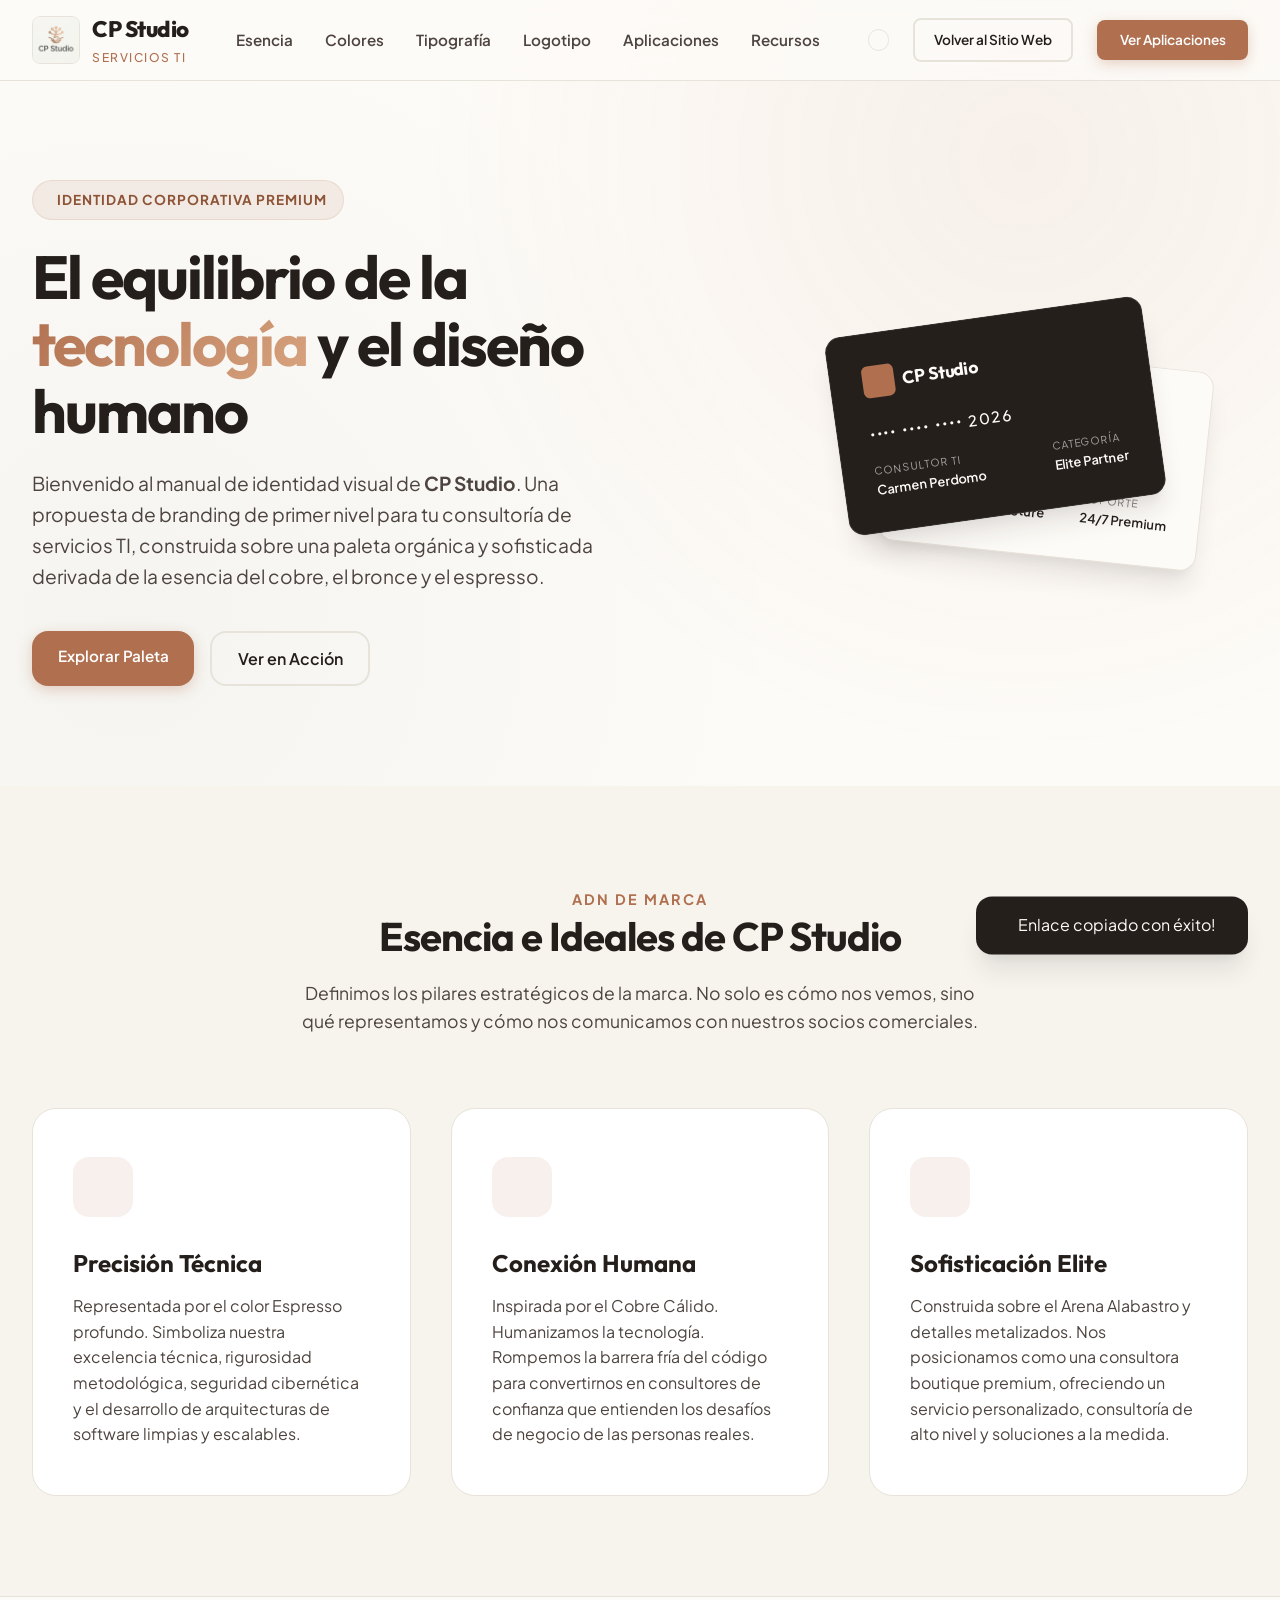
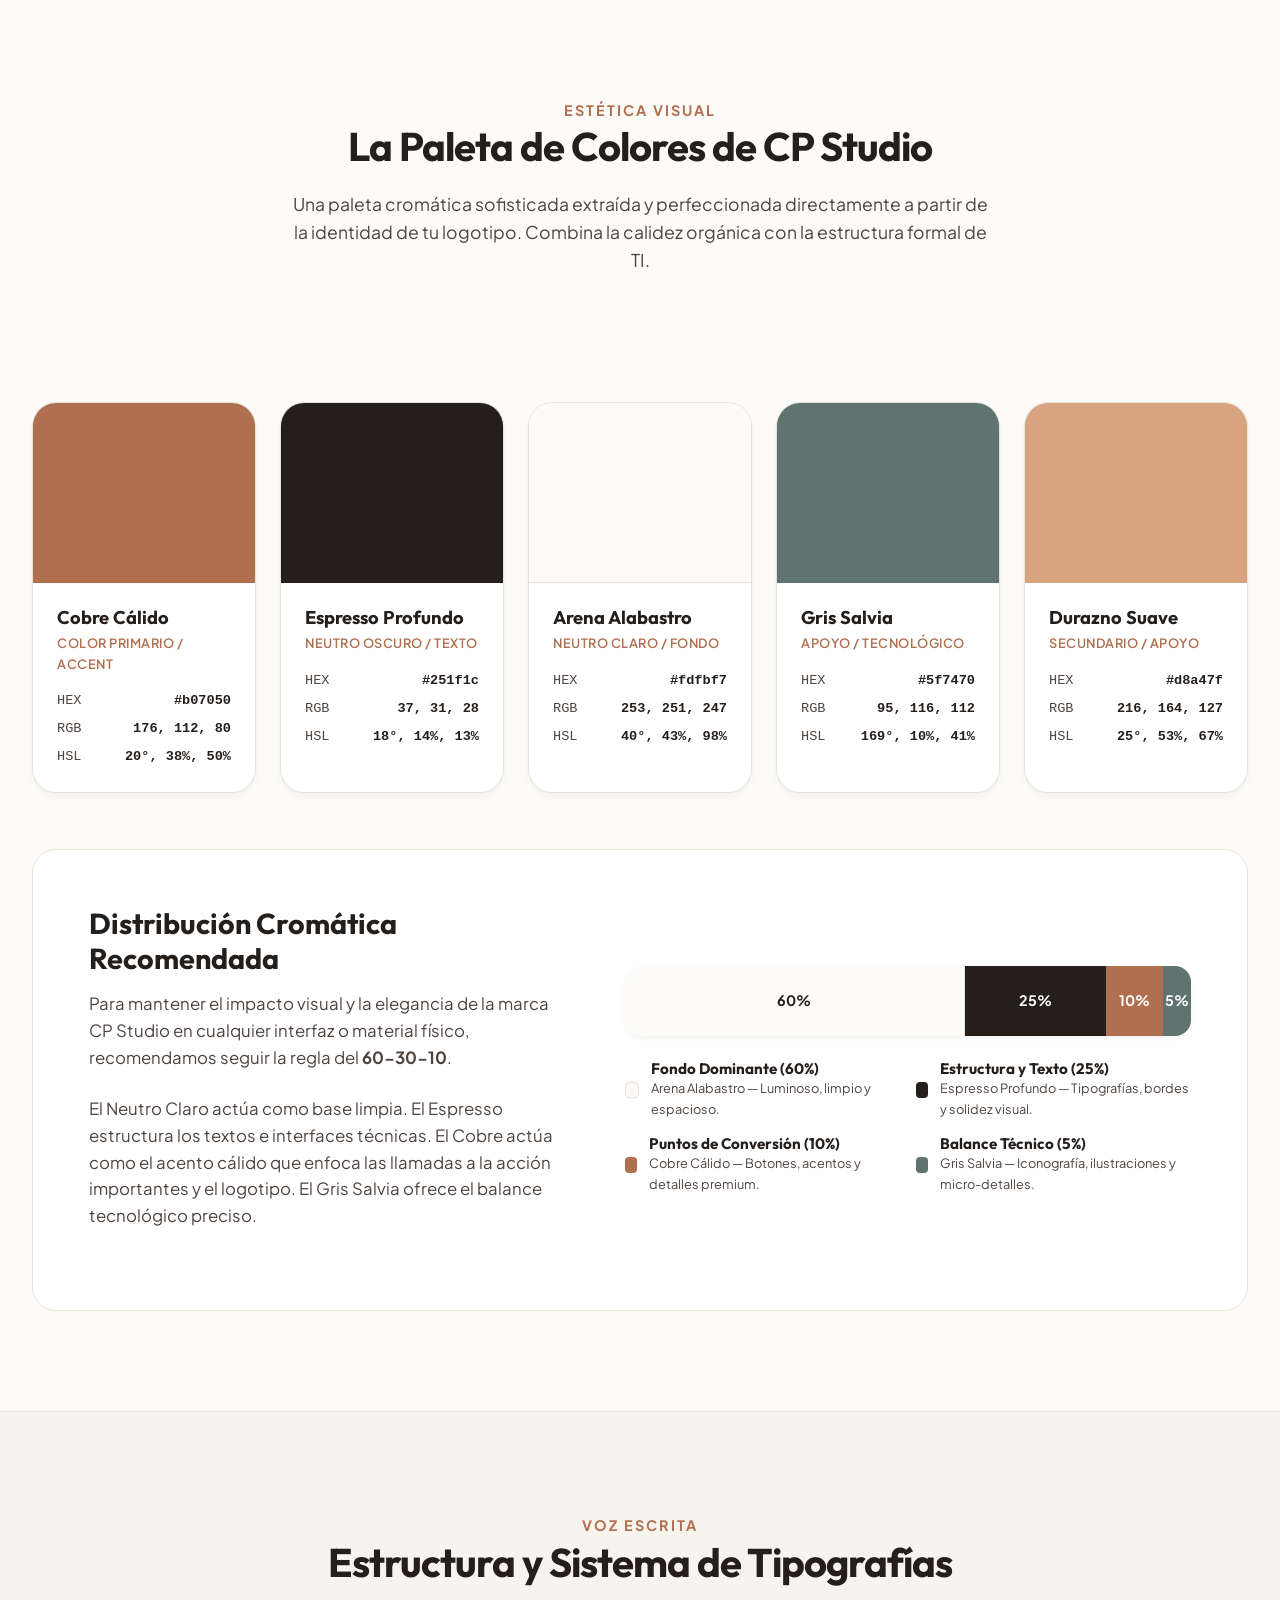
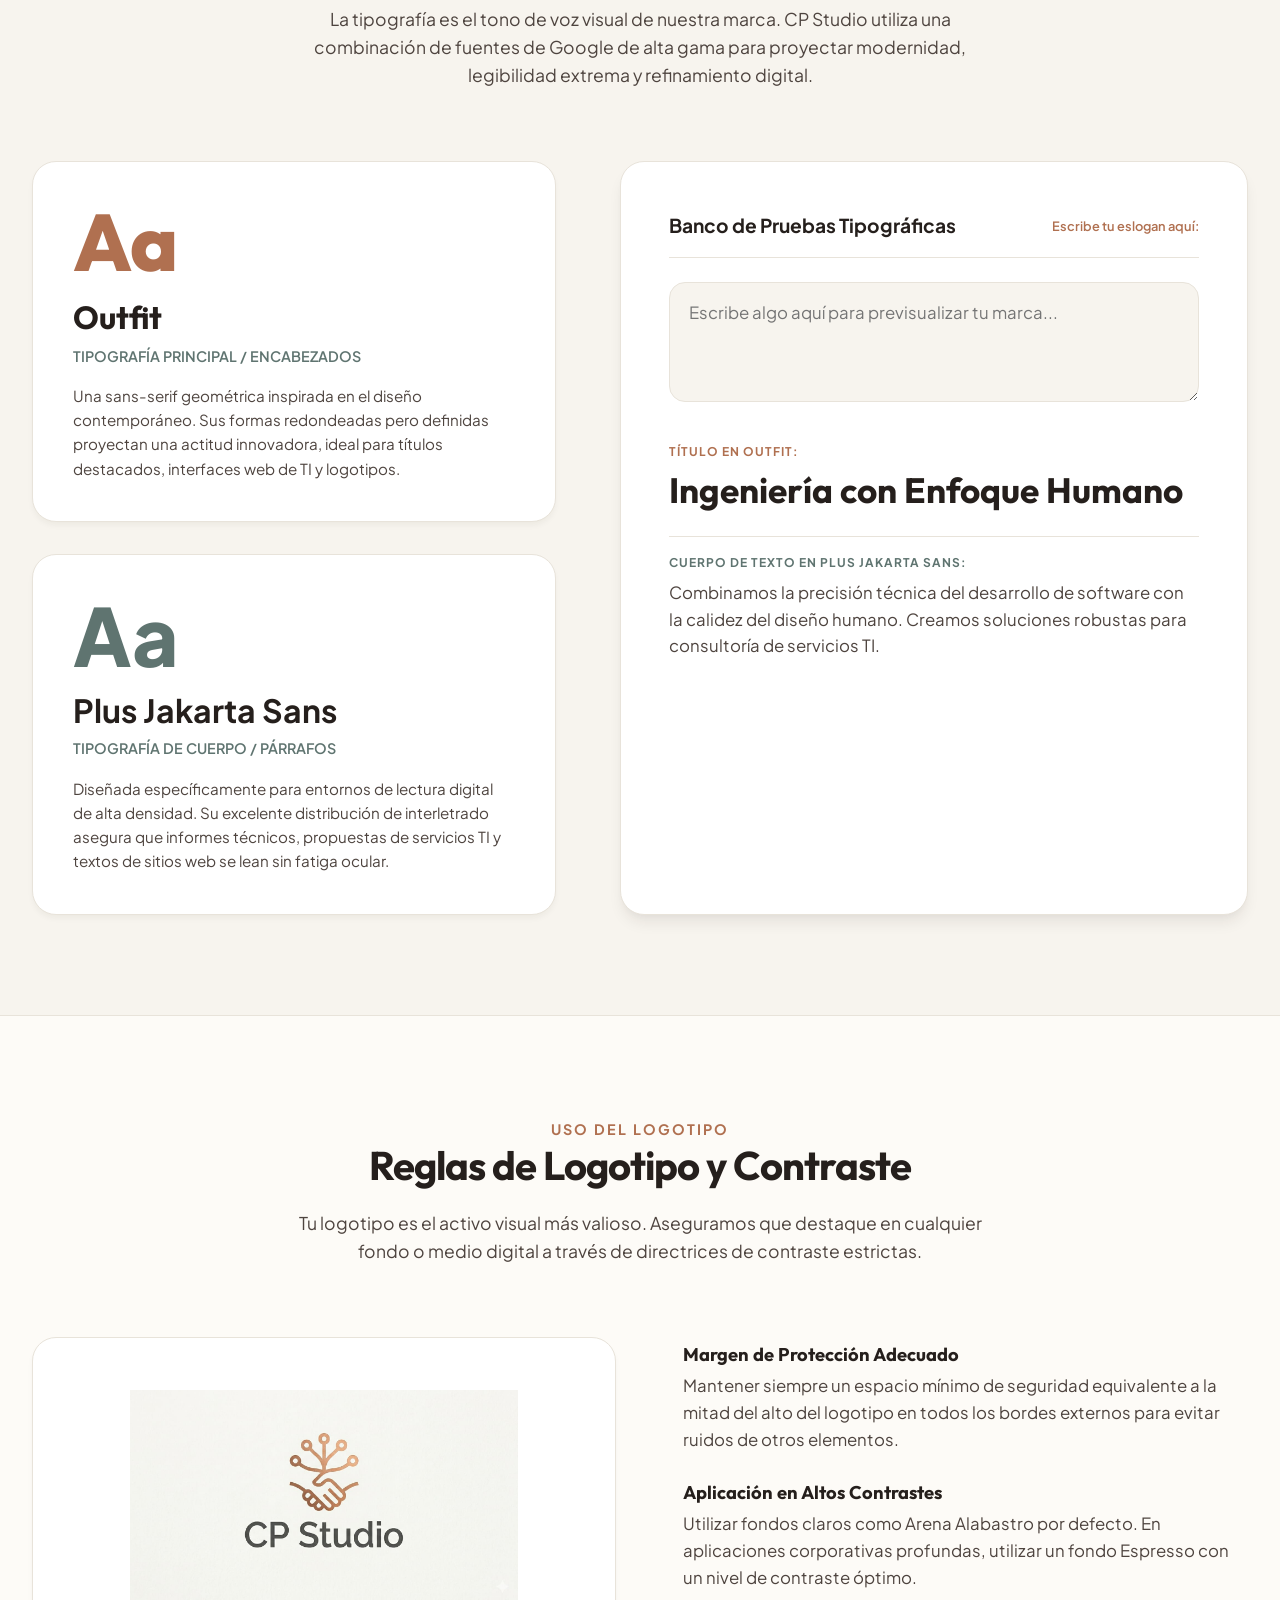
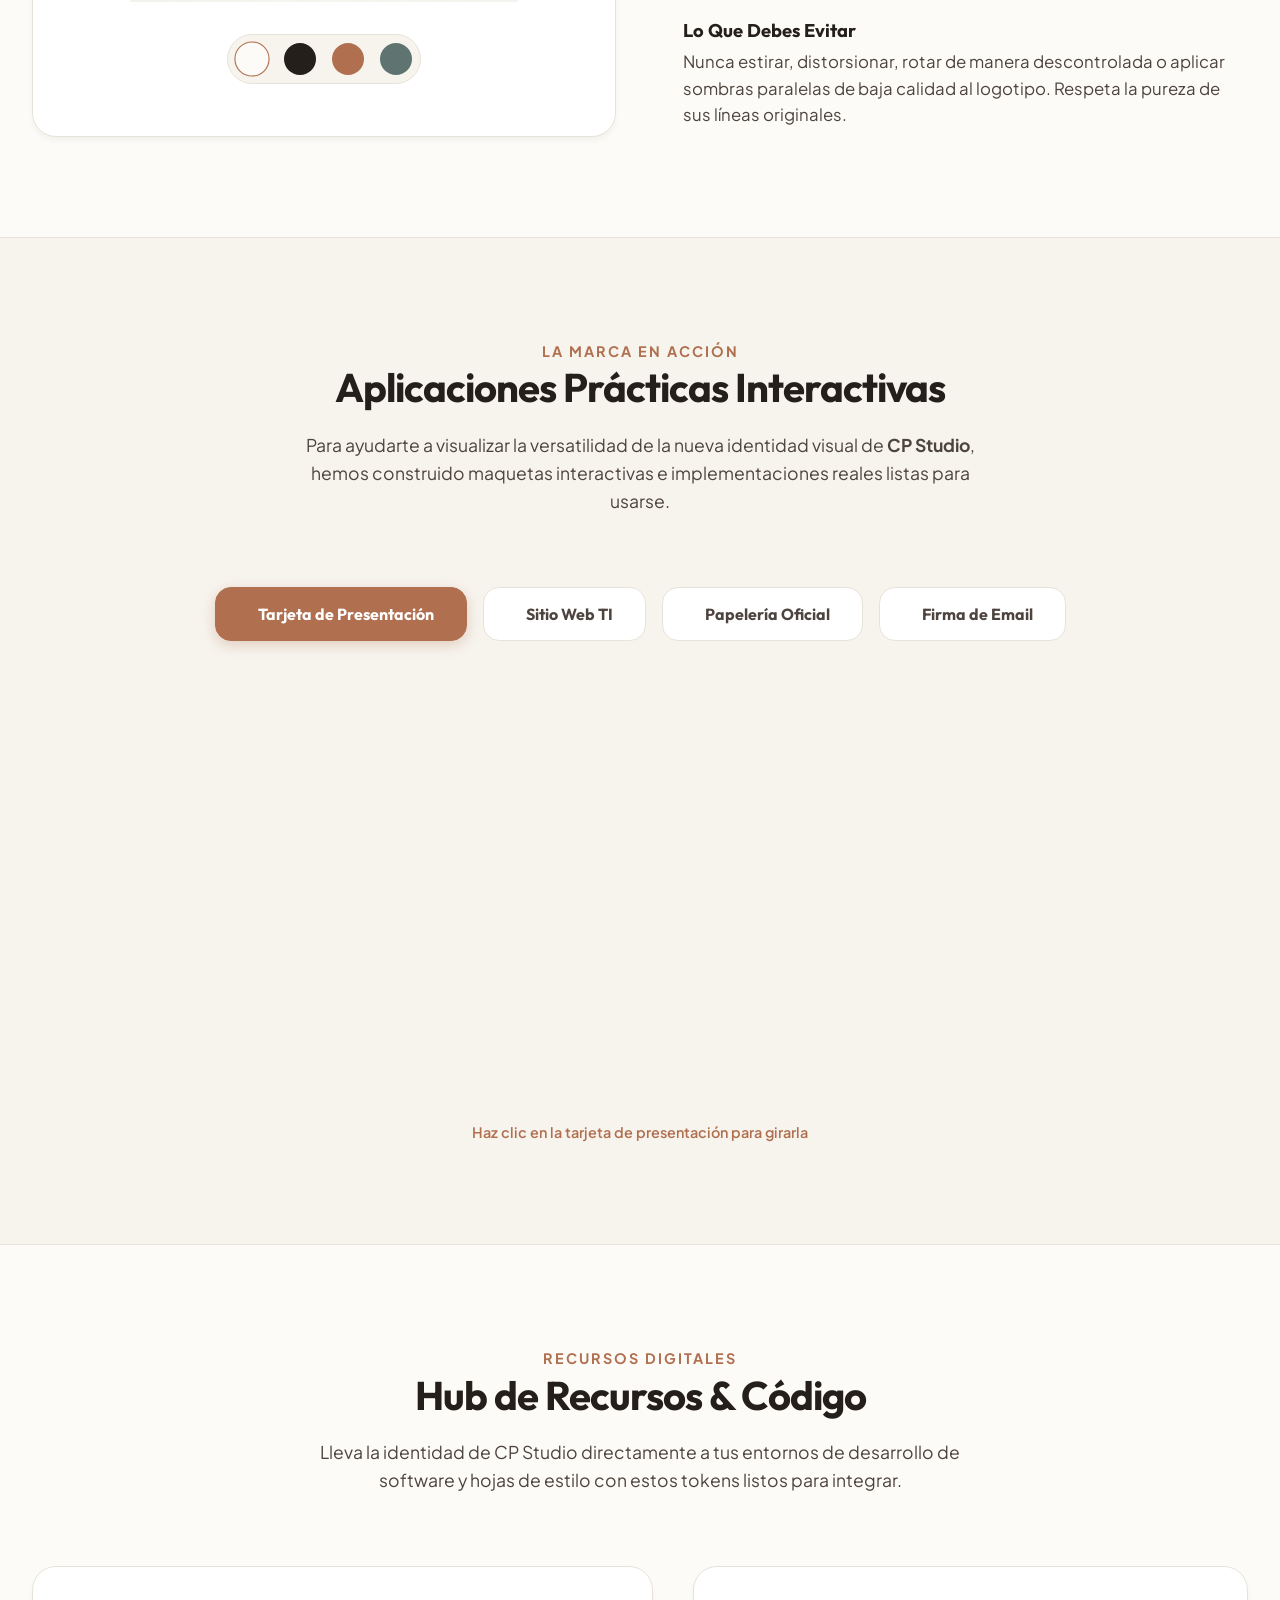
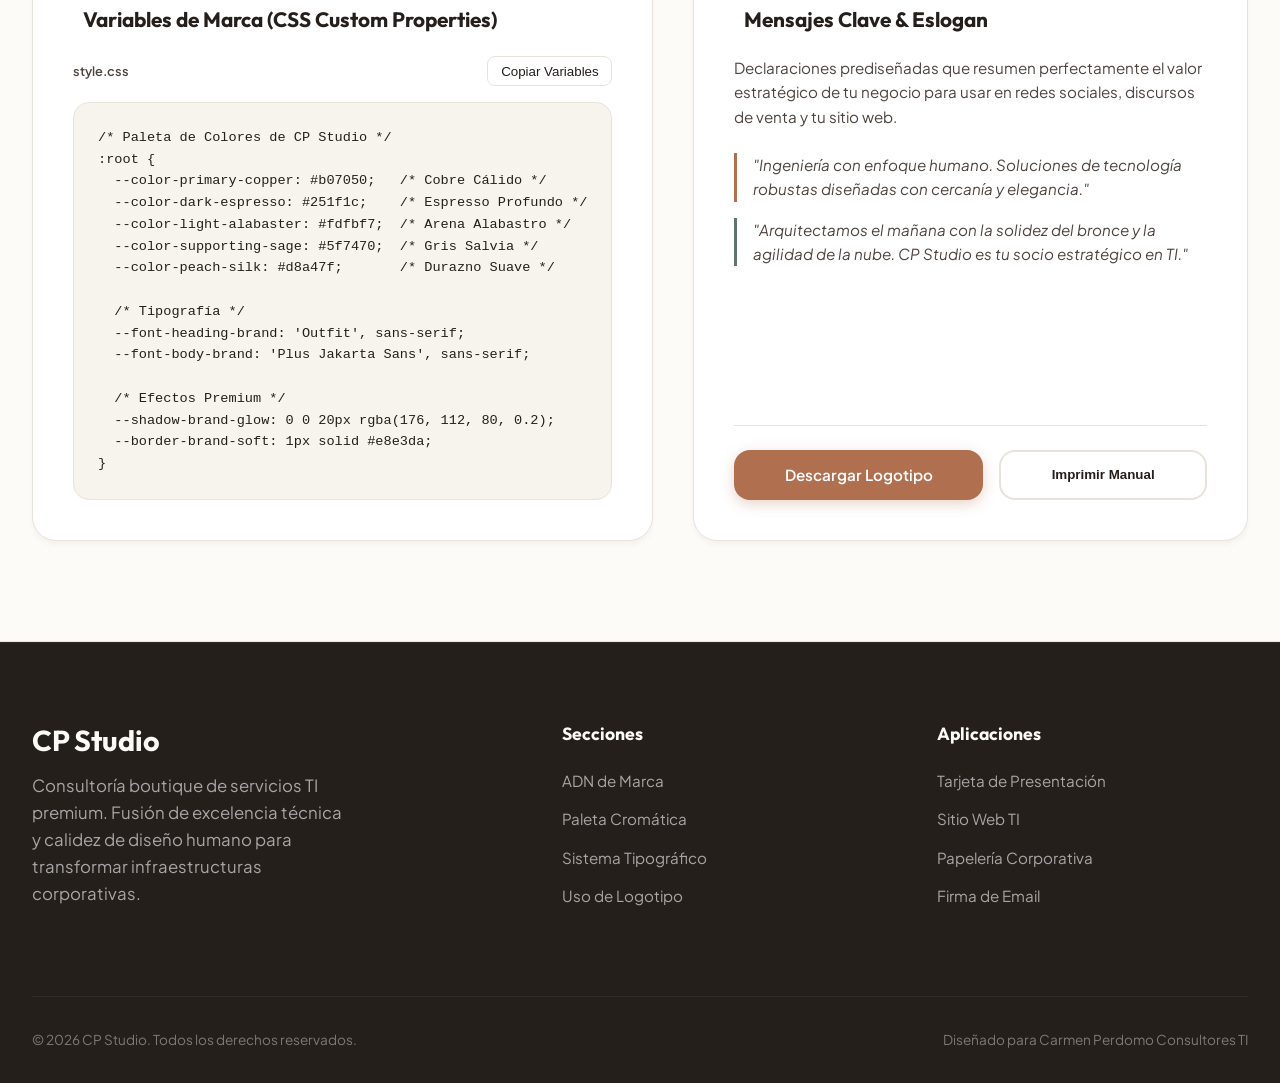
==== brandbook.html @ 665bc8c8 "feat: init CP Studio website and brand book identity portal" ====
<!DOCTYPE html>
<html lang="es" data-theme="light">
<head>
  <meta charset="UTF-8">
  <meta name="viewport" content="width=device-width, initial-scale=1.0">
  <title>CP Studio — Manual de Identidad de Marca</title>
  <meta name="description" content="Manual interactivo de branding para CP Studio, consultoría de servicios de tecnología premium. Diseñado con una fusión de precisión técnica y calidez humana.">
  
  <!-- Styling and Fonts -->
  <link rel="stylesheet" href="style.css">
  <link href="https://cdn.jsdelivr.net/npm/remixicon@4.2.0/fonts/remixicon.css" rel="stylesheet">
</head>
<body>

  <!-- Navigation Bar -->
  <header>
    <div class="container nav-wrapper">
      <a href="index.html" class="logo-container">
        <img src="logo.jpeg" alt="Logo CP Studio" class="logo-img" onerror="this.src='https://images.unsplash.com/photo-1618005182384-a83a8bd57fbe?w=100&auto=format&fit=crop&q=60'">
        <div>
          <span class="logo-text">CP Studio</span>
          <span class="logo-subtext">Servicios TI</span>
        </div>
      </a>
      
      <ul class="nav-menu">
        <li><a href="#brand" class="nav-link">Esencia</a></li>
        <li><a href="#colors" class="nav-link">Colores</a></li>
        <li><a href="#typography" class="nav-link">Tipografía</a></li>
        <li><a href="#logo-usage" class="nav-link">Logotipo</a></li>
        <li><a href="#applications" class="nav-link">Aplicaciones</a></li>
        <li><a href="#assets" class="nav-link">Recursos</a></li>
      </ul>
      
      <div class="nav-actions">
        <button id="theme-toggle" class="btn-icon" aria-label="Cambiar Tema" style="margin-right: 0.5rem;">
          <i class="ri-moon-line"></i>
        </button>
        <a href="index.html" class="btn-outline" style="padding: 0.6rem 1.2rem; font-size: 0.85rem; border-radius: var(--radius-sm); margin-right: 0.5rem;">
          <i class="ri-arrow-left-line"></i> Volver al Sitio Web
        </a>
        <a href="#applications" class="btn-primary" style="padding: 0.6rem 1.4rem; font-size: 0.85rem; border-radius: var(--radius-sm);">
          Ver Aplicaciones
        </a>
      </div>
    </div>
  </header>

  <!-- Hero Section -->
  <section id="hero" class="hero">
    <div class="container hero-grid">
      <div class="hero-text">
        <div class="hero-badge">
          <i class="ri-sparkling-fill"></i> Identidad Corporativa Premium
        </div>
        <h1>El equilibrio de la <span class="text-gradient">tecnología</span> y el diseño humano</h1>
        <p class="hero-description">
          Bienvenido al manual de identidad visual de <strong>CP Studio</strong>. Una propuesta de branding de primer nivel para tu consultoría de servicios TI, construida sobre una paleta orgánica y sofisticada derivada de la esencia del cobre, el bronce y el espresso.
        </p>
        <div class="hero-buttons">
          <a href="#colors" class="btn-primary">Explorar Paleta</a>
          <a href="#applications" class="btn-outline">Ver en Acción</a>
        </div>
      </div>
      
      <div class="hero-visual">
        <div class="hero-card-stack">
          <!-- Dark Elegant Card -->
          <div class="visual-card dark">
            <div class="card-logo">
              <div class="card-logo-dot"><i class="ri-terminal-box-line" style="color: #fff; font-size: 1.1rem;"></i></div>
              <span class="card-logo-name">CP Studio</span>
            </div>
            <div class="card-number">•••• •••• •••• 2026</div>
            <div class="card-info">
              <div>
                <div class="card-label">Consultor TI</div>
                <div class="card-val">Carmen Perdomo</div>
              </div>
              <div>
                <div class="card-label">Categoría</div>
                <div class="card-val">Elite Partner</div>
              </div>
            </div>
          </div>
          
          <!-- Light Copper Card -->
          <div class="visual-card light">
            <div class="card-logo">
              <div class="card-logo-dot" style="background: var(--color-primary);"><i class="ri-database-2-line" style="color: #fff; font-size: 1rem;"></i></div>
              <span class="card-logo-name">CP Studio</span>
            </div>
            <div class="card-number">•••• •••• •••• 9876</div>
            <div class="card-info">
              <div>
                <div class="card-label">Área</div>
                <div class="card-val">Cloud & Architecture</div>
              </div>
              <div>
                <div class="card-label">Soporte</div>
                <div class="card-val">24/7 Premium</div>
              </div>
            </div>
          </div>
        </div>
      </div>
    </div>
  </section>

  <!-- Section: Brand Essence -->
  <section id="brand" class="section section-alt">
    <div class="container">
      <div class="section-header text-center">
        <span class="section-subtitle">ADN de Marca</span>
        <h2 class="section-title">Esencia e Ideales de CP Studio</h2>
        <p class="section-desc">
          Definimos los pilares estratégicos de la marca. No solo es cómo nos vemos, sino qué representamos y cómo nos comunicamos con nuestros socios comerciales.
        </p>
      </div>
      
      <div class="essence-grid">
        <!-- Pillar 1 -->
        <div class="essence-card">
          <div class="essence-icon">
            <i class="ri-flashlight-line"></i>
          </div>
          <h3>Precisión Técnica</h3>
          <p>
            Representada por el color Espresso profundo. Simboliza nuestra excelencia técnica, rigurosidad metodológica, seguridad cibernética y el desarrollo de arquitecturas de software limpias y escalables.
          </p>
        </div>
        
        <!-- Pillar 2 -->
        <div class="essence-card">
          <div class="essence-icon">
            <i class="ri-heart-pulse-line"></i>
          </div>
          <h3>Conexión Humana</h3>
          <p>
            Inspirada por el Cobre Cálido. Humanizamos la tecnología. Rompemos la barrera fría del código para convertirnos en consultores de confianza que entienden los desafíos de negocio de las personas reales.
          </p>
        </div>
        
        <!-- Pillar 3 -->
        <div class="essence-card">
          <div class="essence-icon">
            <i class="ri-shield-check-line"></i>
          </div>
          <h3>Sofisticación Elite</h3>
          <p>
            Construida sobre el Arena Alabastro y detalles metalizados. Nos posicionamos como una consultora boutique premium, ofreciendo un servicio personalizado, consultoría de alto nivel y soluciones a la medida.
          </p>
        </div>
      </div>
    </div>
  </section>

  <!-- Section: Color Palette -->
  <section id="colors" class="section">
    <div class="container">
      <div class="color-container">
        <div class="section-header text-center">
          <span class="section-subtitle">Estética Visual</span>
          <h2 class="section-title">La Paleta de Colores de CP Studio</h2>
          <p class="section-desc">
            Una paleta cromática sofisticada extraída y perfeccionada directamente a partir de la identidad de tu logotipo. Combina la calidez orgánica con la estructura formal de TI.
          </p>
        </div>
        
        <!-- Color Cards Grid -->
        <div class="color-palette-cards">
          <!-- Color 1: Primary Copper -->
          <div class="color-card" data-color="#b07050">
            <div class="color-preview" style="background-color: #b07050;">
              <button class="color-card-copy-btn" aria-label="Copiar Hex"><i class="ri-file-copy-line"></i></button>
            </div>
            <div class="color-details">
              <h3 class="color-name">Cobre Cálido</h3>
              <div class="color-role">Color Primario / Accent</div>
              <div class="color-codes">
                <div class="color-code-row"><span>HEX</span><span>#b07050</span></div>
                <div class="color-code-row"><span>RGB</span><span>176, 112, 80</span></div>
                <div class="color-code-row"><span>HSL</span><span>20°, 38%, 50%</span></div>
              </div>
            </div>
          </div>
          
          <!-- Color 2: Dark Espresso -->
          <div class="color-card" data-color="#251f1c">
            <div class="color-preview" style="background-color: #251f1c;">
              <button class="color-card-copy-btn" aria-label="Copiar Hex"><i class="ri-file-copy-line"></i></button>
            </div>
            <div class="color-details">
              <h3 class="color-name">Espresso Profundo</h3>
              <div class="color-role">Neutro Oscuro / Texto</div>
              <div class="color-codes">
                <div class="color-code-row"><span>HEX</span><span>#251f1c</span></div>
                <div class="color-code-row"><span>RGB</span><span>37, 31, 28</span></div>
                <div class="color-code-row"><span>HSL</span><span>18°, 14%, 13%</span></div>
              </div>
            </div>
          </div>
          
          <!-- Color 3: Light Alabaster -->
          <div class="color-card" data-color="#fdfbf7">
            <div class="color-preview" style="background-color: #fdfbf7; border-bottom: 1px solid var(--color-border);">
              <button class="color-card-copy-btn" style="color: #251f1c; border-color: rgba(0,0,0,0.15);" aria-label="Copiar Hex"><i class="ri-file-copy-line"></i></button>
            </div>
            <div class="color-details">
              <h3 class="color-name">Arena Alabastro</h3>
              <div class="color-role">Neutro Claro / Fondo</div>
              <div class="color-codes">
                <div class="color-code-row"><span>HEX</span><span>#fdfbf7</span></div>
                <div class="color-code-row"><span>RGB</span><span>253, 251, 247</span></div>
                <div class="color-code-row"><span>HSL</span><span>40°, 43%, 98%</span></div>
              </div>
            </div>
          </div>
          
          <!-- Color 4: Supporting Sage -->
          <div class="color-card" data-color="#5f7470">
            <div class="color-preview" style="background-color: #5f7470;">
              <button class="color-card-copy-btn" aria-label="Copiar Hex"><i class="ri-file-copy-line"></i></button>
            </div>
            <div class="color-details">
              <h3 class="color-name">Gris Salvia</h3>
              <div class="color-role">Apoyo / Tecnológico</div>
              <div class="color-codes">
                <div class="color-code-row"><span>HEX</span><span>#5f7470</span></div>
                <div class="color-code-row"><span>RGB</span><span>95, 116, 112</span></div>
                <div class="color-code-row"><span>HSL</span><span>169°, 10%, 41%</span></div>
              </div>
            </div>
          </div>
          
          <!-- Color 5: Peach Silk -->
          <div class="color-card" data-color="#d8a47f">
            <div class="color-preview" style="background-color: #d8a47f;">
              <button class="color-card-copy-btn" aria-label="Copiar Hex"><i class="ri-file-copy-line"></i></button>
            </div>
            <div class="color-details">
              <h3 class="color-name">Durazno Suave</h3>
              <div class="color-role">Secundario / Apoyo</div>
              <div class="color-codes">
                <div class="color-code-row"><span>HEX</span><span>#d8a47f</span></div>
                <div class="color-code-row"><span>RGB</span><span>216, 164, 127</span></div>
                <div class="color-code-row"><span>HSL</span><span>25°, 53%, 67%</span></div>
              </div>
            </div>
          </div>
        </div>
        
        <!-- Palette Guidelines -->
        <div class="palette-guidelines">
          <div class="guidelines-desc">
            <h3>Distribución Cromática Recomendada</h3>
            <p>
              Para mantener el impacto visual y la elegancia de la marca CP Studio en cualquier interfaz o material físico, recomendamos seguir la regla del <strong>60-30-10</strong>.
            </p>
            <p>
              El Neutro Claro actúa como base limpia. El Espresso estructura los textos e interfaces técnicas. El Cobre actúa como el acento cálido que enfoca las llamadas a la acción importantes y el logotipo. El Gris Salvia ofrece el balance tecnológico preciso.
            </p>
          </div>
          
          <div>
            <div class="ratio-bar">
              <div class="ratio-segment light" style="flex: 60%;">60%</div>
              <div class="ratio-segment dark" style="flex: 25%;">25%</div>
              <div class="ratio-segment primary" style="flex: 10%;">10%</div>
              <div class="ratio-segment secondary" style="flex: 5%;">5%</div>
            </div>
            
            <div class="ratio-legend">
              <div class="legend-item">
                <div class="legend-dot" style="background: #fdfbf7; border: 1px solid var(--color-border);"></div>
                <div class="legend-info">
                  <h4>Fondo Dominante (60%)</h4>
                  <p>Arena Alabastro — Luminoso, limpio y espacioso.</p>
                </div>
              </div>
              
              <div class="legend-item">
                <div class="legend-dot" style="background: #251f1c;"></div>
                <div class="legend-info">
                  <h4>Estructura y Texto (25%)</h4>
                  <p>Espresso Profundo — Tipografías, bordes y solidez visual.</p>
                </div>
              </div>
              
              <div class="legend-item">
                <div class="legend-dot" style="background: #b07050;"></div>
                <div class="legend-info">
                  <h4>Puntos de Conversión (10%)</h4>
                  <p>Cobre Cálido — Botones, acentos y detalles premium.</p>
                </div>
              </div>
              
              <div class="legend-item">
                <div class="legend-dot" style="background: #5f7470;"></div>
                <div class="legend-info">
                  <h4>Balance Técnico (5%)</h4>
                  <p>Gris Salvia — Iconografía, ilustraciones y micro-detalles.</p>
                </div>
              </div>
            </div>
          </div>
        </div>
      </div>
    </div>
  </section>

  <!-- Section: Typography -->
  <section id="typography" class="section section-alt">
    <div class="container">
      <div class="section-header text-center">
        <span class="section-subtitle">Voz Escrita</span>
        <h2 class="section-title">Estructura y Sistema de Tipografías</h2>
        <p class="section-desc">
          La tipografía es el tono de voz visual de nuestra marca. CP Studio utiliza una combinación de fuentes de Google de alta gama para proyectar modernidad, legibilidad extrema y refinamiento digital.
        </p>
      </div>
      
      <div class="typo-grid">
        <div class="typo-info">
          <!-- Font 1: Outfit -->
          <div class="typo-spec-card">
            <div class="font-preview-big" style="font-family: 'Outfit', sans-serif;">Aa</div>
            <h3 class="font-name-title" style="font-family: 'Outfit', sans-serif;">Outfit</h3>
            <div class="font-usage">Tipografía Principal / Encabezados</div>
            <p style="margin-top: 1rem; font-size: 0.95rem;">
              Una sans-serif geométrica inspirada en el diseño contemporáneo. Sus formas redondeadas pero definidas proyectan una actitud innovadora, ideal para títulos destacados, interfaces web de TI y logotipos.
            </p>
          </div>
          
          <!-- Font 2: Plus Jakarta Sans -->
          <div class="typo-spec-card" style="margin-bottom: 0;">
            <div class="font-preview-big" style="font-family: 'Plus Jakarta Sans', sans-serif; color: var(--color-secondary);">Aa</div>
            <h3 class="font-name-title" style="font-family: 'Plus Jakarta Sans', sans-serif;">Plus Jakarta Sans</h3>
            <div class="font-usage">Tipografía de Cuerpo / Párrafos</div>
            <p style="margin-top: 1rem; font-size: 0.95rem;">
              Diseñada específicamente para entornos de lectura digital de alta densidad. Su excelente distribución de interletrado asegura que informes técnicos, propuestas de servicios TI y textos de sitios web se lean sin fatiga ocular.
            </p>
          </div>
        </div>
        
        <!-- Interactive Sandbox -->
        <div class="typo-sandbox">
          <div class="sandbox-header">
            <span class="sandbox-title"><i class="ri-edit-2-line"></i> Banco de Pruebas Tipográficas</span>
            <div class="sandbox-controls">
              <span style="font-size: 0.8rem; font-weight: 600; color: var(--color-primary);">Escribe tu eslogan aquí:</span>
            </div>
          </div>
          
          <textarea id="sandbox-input" class="sandbox-textarea" placeholder="Escribe algo aquí para previsualizar tu marca..."></textarea>
          
          <div class="sandbox-output">
            <div>
              <div style="font-size: 0.75rem; text-transform: uppercase; color: var(--color-primary); font-weight: 700; margin-bottom: 0.5rem; letter-spacing: 1px;">Título en Outfit:</div>
              <div id="heading-render" class="sandbox-heading-render">Ingeniería con Enfoque Humano</div>
            </div>
            
            <div style="border-top: 1px solid var(--color-border); padding-top: 1rem;">
              <div style="font-size: 0.75rem; text-transform: uppercase; color: var(--color-secondary); font-weight: 700; margin-bottom: 0.5rem; letter-spacing: 1px;">Cuerpo de Texto en Plus Jakarta Sans:</div>
              <div id="body-render" class="sandbox-body-render">Combinamos la precisión técnica del desarrollo de software con la calidez del diseño humano. Creamos soluciones robustas para consultoría de servicios TI.</div>
            </div>
          </div>
        </div>
      </div>
    </div>
  </section>

  <!-- Section: Logo Guidelines -->
  <section id="logo-usage" class="section">
    <div class="container">
      <div class="section-header text-center">
        <span class="section-subtitle">Uso del Logotipo</span>
        <h2 class="section-title">Reglas de Logotipo y Contraste</h2>
        <p class="section-desc">
          Tu logotipo es el activo visual más valioso. Aseguramos que destaque en cualquier fondo o medio digital a través de directrices de contraste estrictas.
        </p>
      </div>
      
      <div class="logo-rules-grid">
        <!-- Interactive Contrast Showcase -->
        <div class="logo-display-card" id="logo-display-card">
          <img src="logo.jpeg" alt="Logotipo de CP Studio" class="logo-display-image" onerror="this.src='https://images.unsplash.com/photo-1618005182384-a83a8bd57fbe?w=400&auto=format&fit=crop&q=80'">
          
          <div class="logo-bg-switches">
            <button class="bg-switch bg-switch-light active" data-bg="#fdfbf7" title="Fondo Alabastro"></button>
            <button class="bg-switch bg-switch-dark" data-bg="#251f1c" title="Fondo Espresso"></button>
            <button class="bg-switch bg-switch-primary" data-bg="#b07050" title="Fondo Cobre"></button>
            <button class="bg-switch bg-switch-secondary" data-bg="#5f7470" title="Fondo Gris Salvia"></button>
          </div>
        </div>
        
        <!-- Rules -->
        <div class="logo-rules-info">
          <div class="rule-item">
            <div class="rule-icon success"><i class="ri-checkbox-circle-fill"></i></div>
            <div class="rule-text">
              <h4>Margen de Protección Adecuado</h4>
              <p>Mantener siempre un espacio mínimo de seguridad equivalente a la mitad del alto del logotipo en todos los bordes externos para evitar ruidos de otros elementos.</p>
            </div>
          </div>
          
          <div class="rule-item">
            <div class="rule-icon success"><i class="ri-checkbox-circle-fill"></i></div>
            <div class="rule-text">
              <h4>Aplicación en Altos Contrastes</h4>
              <p>Utilizar fondos claros como Arena Alabastro por defecto. En aplicaciones corporativas profundas, utilizar un fondo Espresso con un nivel de contraste óptimo.</p>
            </div>
          </div>
          
          <div class="rule-item">
            <div class="rule-icon danger"><i class="ri-close-circle-fill"></i></div>
            <div class="rule-text">
              <h4>Lo Que Debes Evitar</h4>
              <p>Nunca estirar, distorsionar, rotar de manera descontrolada o aplicar sombras paralelas de baja calidad al logotipo. Respeta la pureza de sus líneas originales.</p>
            </div>
          </div>
        </div>
      </div>
    </div>
  </section>

  <!-- Section: Brand Applications -->
  <section id="applications" class="section section-alt">
    <div class="container">
      <div class="section-header text-center">
        <span class="section-subtitle">La Marca en Acción</span>
        <h2 class="section-title">Aplicaciones Prácticas Interactivas</h2>
        <p class="section-desc">
          Para ayudarte a visualizar la versatilidad de la nueva identidad visual de <strong>CP Studio</strong>, hemos construido maquetas interactivas e implementaciones reales listas para usarse.
        </p>
      </div>
      
      <!-- Tabs Navigation -->
      <div class="apps-tabs">
        <button class="tab-btn active" data-tab="tab-card"><i class="ri-profile-card-line"></i> Tarjeta de Presentación</button>
        <button class="tab-btn" data-tab="tab-web"><i class="ri-macbook-line"></i> Sitio Web TI</button>
        <button class="tab-btn" data-tab="tab-stationery"><i class="ri-file-text-line"></i> Papelería Oficial</button>
        <button class="tab-btn" data-tab="tab-signature"><i class="ri-mail-send-line"></i> Firma de Email</button>
      </div>
      
      <!-- Tab 1: Business Card -->
      <div id="tab-card" class="tab-content active">
        <div class="card-app-container">
          <div class="business-card-inner" id="biz-card-inner">
            <!-- Front of Card -->
            <div class="biz-card front">
              <div class="card-logo">
                <div class="card-logo-dot"><i class="ri-code-s-slash-line" style="color: #fff; font-size: 1.2rem;"></i></div>
                <div>
                  <div class="card-logo-name" style="font-size: 1.4rem; letter-spacing: -0.5px;">CP Studio</div>
                  <div style="font-size: 0.65rem; text-transform: uppercase; letter-spacing: 2px; color: var(--color-primary);">Servicios TI Premium</div>
                </div>
              </div>
              <div style="display: flex; justify-content: space-between; align-items: flex-end;">
                <div>
                  <div style="font-size: 0.75rem; opacity: 0.5; margin-bottom: 2px;">Consultoría de Software</div>
                  <div style="font-weight: 700; font-size: 1rem;">carmen@cpstudio.dev</div>
                </div>
                <div style="font-size: 0.8rem; font-family: monospace; opacity: 0.5;">v.2026.01</div>
              </div>
            </div>
            
            <!-- Back of Card -->
            <div class="biz-card back">
              <div class="biz-card-back-grid">
                <div class="biz-logo-side">
                  <div class="card-logo-dot" style="margin-bottom: 0.5rem;"><i class="ri-fingerprint-line" style="color: #fff; font-size: 1.1rem;"></i></div>
                  <div class="biz-name">Carmen Perdomo</div>
                  <div class="biz-title">Fundadora &amp; Arquitecta Cloud</div>
                </div>
                <div class="biz-info-side">
                  <ul class="biz-contact-list">
                    <li class="biz-contact-item"><i class="ri-phone-fill"></i> +56 9 8765 4321</li>
                    <li class="biz-contact-item"><i class="ri-mail-fill"></i> carmen@cpstudio.dev</li>
                    <li class="biz-contact-item"><i class="ri-global-fill"></i> www.cpstudio.dev</li>
                    <li class="biz-contact-item"><i class="ri-map-pin-fill"></i> Santiago, Chile</li>
                  </ul>
                </div>
              </div>
            </div>
          </div>
        </div>
        <p class="text-center" style="margin-top: 1.5rem; font-size: 0.9rem; font-weight: 600; color: var(--color-primary);">
          <i class="ri-arrow-left-right-line"></i> Haz clic en la tarjeta de presentación para girarla
        </p>
      </div>
      
      <!-- Tab 2: Web Preview -->
      <div id="tab-web" class="tab-content">
        <div class="mockup-frame">
          <div class="mockup-header">
            <div class="mockup-dots">
              <div class="mockup-dot red"></div>
              <div class="mockup-dot yellow"></div>
              <div class="mockup-dot green"></div>
            </div>
            <div class="mockup-address">https://www.cpstudio.dev</div>
          </div>
          
          <!-- Miniature site -->
          <div class="mockup-content">
            <nav class="mock-nav">
              <div class="mock-nav-logo">
                <div class="mock-nav-logo-dot"></div>
                <span>CP Studio</span>
              </div>
              <div class="mock-nav-links">
                <span>Servicios</span>
                <span>Portafolio</span>
                <span>Nosotros</span>
                <span style="color: #b07050; font-weight: 700;">Agendar Cita</span>
              </div>
            </nav>
            
            <div class="mock-hero">
              <div class="mock-hero-text">
                <h2 style="font-size: 2.2rem; font-weight: 800; color: #251f1c;">Arquitectamos el futuro tecnológico de tu negocio</h2>
                <p style="color: #4e443f;">Consultoría boutique en infraestructura en la nube, optimización de bases de datos y desarrollo de software de alta gama. Integramos sistemas complejos con elegancia funcional.</p>
                <div style="display: flex; gap: 0.8rem; margin-top: 1.5rem;">
                  <button style="background: #b07050; color: white; border: none; padding: 0.6rem 1.2rem; border-radius: 6px; font-weight: 600; font-size: 0.85rem; cursor: pointer;">Nuestros Servicios</button>
                  <button style="background: transparent; border: 1px solid #e8e3da; color: #251f1c; padding: 0.6rem 1.2rem; border-radius: 6px; font-weight: 600; font-size: 0.85rem; cursor: pointer;">Hablar con Consultor</button>
                </div>
              </div>
              
              <div class="mock-visual-box">
                <div class="mock-visual-glow"></div>
                <div style="z-index: 5; text-align: center;">
                  <i class="ri-cloud-line" style="font-size: 3rem; margin-bottom: 0.5rem; display: block;"></i>
                  <span style="font-weight: 700; font-size: 0.95rem; letter-spacing: 1px; text-transform: uppercase;">Cloud Solutions</span>
                </div>
              </div>
            </div>
            
            <div style="padding: 2rem 3rem 3rem; border-top: 1px solid #e8e3da;">
              <h3 style="font-size: 1.2rem; text-align: center; margin-bottom: 1.5rem; color: #251f1c;">Nuestra Propuesta Especializada</h3>
              <div class="mock-features">
                <div class="mock-feature-card">
                  <i class="ri-shield-keyhole-line"></i>
                  <h4>Seguridad de Datos</h4>
                  <p>Implementación de firewalls robustos y auditoría completa de seguridad.</p>
                </div>
                <div class="mock-feature-card">
                  <i class="ri-server-line"></i>
                  <h4>Infraestructura Cloud</h4>
                  <p>Migración eficiente a arquitecturas seguras y altamente escalables.</p>
                </div>
                <div class="mock-feature-card">
                  <i class="ri-refresh-line"></i>
                  <h4>DevOps Continuo</h4>
                  <p>Automatización de procesos para despliegues de software ágiles.</p>
                </div>
              </div>
            </div>
          </div>
        </div>
      </div>
      
      <!-- Tab 3: Stationery -->
      <div id="tab-stationery" class="tab-content">
        <div class="stationery-container">
          <div class="letterhead-sheet">
            <div class="letterhead-top-accent"></div>
            
            <div class="letterhead-header">
              <div>
                <img src="logo.jpeg" alt="Logo" style="height: 50px; border-radius: 6px; margin-bottom: 0.5rem;" onerror="this.src='https://images.unsplash.com/photo-1618005182384-a83a8bd57fbe?w=100&auto=format&fit=crop&q=60'">
                <div style="font-family: var(--font-heading); font-weight: 800; font-size: 1.1rem;">CP Studio</div>
                <div style="font-size: 0.65rem; letter-spacing: 1px; color: var(--color-primary); font-weight: 700; text-transform: uppercase;">Servicios de Tecnología</div>
              </div>
              <div style="text-align: right; font-size: 0.75rem; color: #4e443f;">
                <div>CP Studio Consultores SpA</div>
                <div>Avenida Providencia 1200</div>
                <div>Santiago, Chile</div>
                <div>contacto@cpstudio.dev</div>
              </div>
            </div>
            
            <div class="letterhead-body">
              <div class="letterhead-date">Santiago, 2 de junio de 2026</div>
              <div class="letterhead-address-to">
                Para: Sr. Alejandro Valdivia<br>
                Director de Tecnología, Valdivia &amp; Co.
              </div>
              
              <div class="letterhead-text">
                <p>Estimado Alejandro,</p>
                <p>Es un placer para nosotros presentar la propuesta formal para la modernización de su infraestructura en la nube y optimización de bases de datos empresariales. En <strong>CP Studio</strong> combinamos rigurosidad de ingeniería con un servicio boutique sumamente ágil y personalizado.</p>
                <p>Nuestra paleta de servicios abarca desde la auditoría de seguridad perimetral de sus sistemas hasta la capacitación avanzada de su equipo en metodologías CI/CD y automatización de despliegues. Aseguramos un tiempo de inactividad de cero durante el proceso de migración de sus bases de datos productivas.</p>
                <p>Agradecemos sinceramente su confianza en nuestra experiencia técnica para este paso fundamental en la transformación digital de su compañía.</p>
                <p>Atentamente,</p>
              </div>
              
              <div class="letterhead-signature">
                <div style="font-family: 'Outfit'; font-weight: 700; font-size: 1rem; border-top: 1px solid #e8e3da; display: inline-block; padding-top: 0.5rem; min-width: 180px;">
                  Carmen Perdomo
                </div>
                <div style="font-size: 0.75rem; color: var(--color-primary); font-weight: 600;">Fundadora, CP Studio</div>
              </div>
            </div>
            
            <div class="letterhead-footer">
              <div>www.cpstudio.dev</div>
              <div>+56 9 8765 4321</div>
              <div>Página 1 de 1</div>
            </div>
          </div>
        </div>
      </div>
      
      <!-- Tab 4: Email Signature -->
      <div id="tab-signature" class="tab-content">
        <div class="signature-card">
          <h3 class="text-center" style="margin-bottom: 1.5rem;"><i class="ri-mail-check-line"></i> Firma de Correo Corporativa</h3>
          <p class="text-center" style="margin-bottom: 2rem; font-size: 0.95rem;">
            Una firma de correo profesional e interactiva que puedes copiar directamente y pegar en la configuración de firmas de Gmail, Outlook, Apple Mail o Thunderbird.
          </p>
          
          <div id="signature-preview" class="signature-preview">
            <!-- HTML signature layout for cross-compatibility -->
            <table class="sig-table" cellpadding="0" cellspacing="0" border="0">
              <tr>
                <td class="sig-logo-cell">
                  <img src="https://images.unsplash.com/photo-1618005182384-a83a8bd57fbe?w=100&auto=format&fit=crop&q=80" alt="CP Studio Logo" class="sig-logo-img" style="border-radius: 8px;">
                </td>
                <td class="sig-info-cell">
                  <h4 class="sig-name">Carmen Perdomo</h4>
                  <div class="sig-title">Fundadora &amp; Consultora TI Principal</div>
                  
                  <div class="sig-contact">
                    <span style="color: #b07050; font-weight: bold; width: 15px; display: inline-block;">M</span>
                    <a href="tel:+56987654321">+56 9 8765 4321</a>
                  </div>
                  <div class="sig-contact">
                    <span style="color: #b07050; font-weight: bold; width: 15px; display: inline-block;">E</span>
                    <a href="mailto:carmen@cpstudio.dev">carmen@cpstudio.dev</a>
                  </div>
                  <div class="sig-contact">
                    <span style="color: #b07050; font-weight: bold; width: 15px; display: inline-block;">W</span>
                    <a href="https://www.cpstudio.dev" target="_blank" style="font-weight: 600;">www.cpstudio.dev</a>
                  </div>
                </td>
              </tr>
            </table>
          </div>
          
          <div style="display: flex; justify-content: center;">
            <button id="copy-signature-btn" class="btn-primary">
              <i class="ri-clipboard-line"></i> Copiar Firma para Email
            </button>
          </div>
        </div>
      </div>
    </div>
  </section>

  <!-- Section: Tokens and Resource Download -->
  <section id="assets" class="section">
    <div class="container">
      <div class="section-header text-center">
        <span class="section-subtitle">Recursos Digitales</span>
        <h2 class="section-title">Hub de Recursos &amp; Código</h2>
        <p class="section-desc">
          Lleva la identidad de CP Studio directamente a tus entornos de desarrollo de software y hojas de estilo con estos tokens listos para integrar.
        </p>
      </div>
      
      <div class="token-grid">
        <!-- Token Card 1: CSS Variables -->
        <div class="token-card">
          <h3><i class="ri-css3-line" style="color: #2b75b0;"></i> Variables de Marca (CSS Custom Properties)</h3>
          
          <div class="code-box-header">
            <span>style.css</span>
            <button id="copy-tokens-btn" class="btn-copy-code"><i class="ri-file-copy-line"></i> Copiar Variables</button>
          </div>
          <div id="css-tokens-code" class="code-box">/* Paleta de Colores de CP Studio */
:root {
  --color-primary-copper: #b07050;   /* Cobre Cálido */
  --color-dark-espresso: #251f1c;    /* Espresso Profundo */
  --color-light-alabaster: #fdfbf7;  /* Arena Alabastro */
  --color-supporting-sage: #5f7470;  /* Gris Salvia */
  --color-peach-silk: #d8a47f;       /* Durazno Suave */
  
  /* Tipografía */
  --font-heading-brand: 'Outfit', sans-serif;
  --font-body-brand: 'Plus Jakarta Sans', sans-serif;
  
  /* Efectos Premium */
  --shadow-brand-glow: 0 0 20px rgba(176, 112, 80, 0.2);
  --border-brand-soft: 1px solid #e8e3da;
}</div>
        </div>
        
        <!-- Token Card 2: Brand Slogans and Voice -->
        <div class="token-card" style="display: flex; flex-direction: column; justify-content: space-between;">
          <div>
            <h3><i class="ri-chat-voice-line" style="color: var(--color-primary);"></i> Mensajes Clave &amp; Eslogan</h3>
            <p style="margin-bottom: 1.5rem; font-size: 0.95rem;">
              Declaraciones prediseñadas que resumen perfectamente el valor estratégico de tu negocio para usar en redes sociales, discursos de venta y tu sitio web.
            </p>
            
            <div style="display: flex; flex-direction: column; gap: 1rem;">
              <blockquote style="border-left: 3px solid var(--color-primary); padding-left: 1rem; font-style: italic; font-size: 0.95rem; color: var(--color-dark-muted);">
                "Ingeniería con enfoque humano. Soluciones de tecnología robustas diseñadas con cercanía y elegancia."
              </blockquote>
              <blockquote style="border-left: 3px solid var(--color-secondary); padding-left: 1rem; font-style: italic; font-size: 0.95rem; color: var(--color-dark-muted);">
                "Arquitectamos el mañana con la solidez del bronce y la agilidad de la nube. CP Studio es tu socio estratégico en TI."
              </blockquote>
            </div>
          </div>
          
          <div style="margin-top: 2rem; border-top: 1px solid var(--color-border); padding-top: 1.5rem; display: flex; gap: 1rem;">
            <a href="logo.jpeg" download="logo_cp_studio.jpeg" class="btn-primary" style="flex-grow: 1; text-align: center; text-decoration: none;">
              <i class="ri-download-line"></i> Descargar Logotipo
            </a>
            <button onclick="window.print()" class="btn-outline" style="flex-grow: 1;">
              <i class="ri-printer-line"></i> Imprimir Manual
            </button>
          </div>
        </div>
      </div>
    </div>
  </section>

  <!-- Toast Notification -->
  <div id="toast" class="toast">
    <i class="ri-checkbox-circle-line"></i>
    <span class="toast-text">Enlace copiado con éxito!</span>
  </div>

  <!-- Footer Section -->
  <footer>
    <div class="container">
      <div class="footer-grid">
        <div class="footer-brand">
          <h3>CP Studio</h3>
          <p>
            Consultoría boutique de servicios TI premium. Fusión de excelencia técnica y calidez de diseño humano para transformar infraestructuras corporativas.
          </p>
          <div style="display: flex; gap: 1rem; font-size: 1.2rem;">
            <a href="#" style="color: white; opacity: 0.7;"><i class="ri-linkedin-box-fill"></i></a>
            <a href="#" style="color: white; opacity: 0.7;"><i class="ri-github-fill"></i></a>
            <a href="#" style="color: white; opacity: 0.7;"><i class="ri-twitter-x-fill"></i></a>
          </div>
        </div>
        
        <div class="footer-links">
          <h4>Secciones</h4>
          <ul>
            <li><a href="#brand">ADN de Marca</a></li>
            <li><a href="#colors">Paleta Cromática</a></li>
            <li><a href="#typography">Sistema Tipográfico</a></li>
            <li><a href="#logo-usage">Uso de Logotipo</a></li>
          </ul>
        </div>
        
        <div class="footer-links">
          <h4>Aplicaciones</h4>
          <ul>
            <li><a href="#applications">Tarjeta de Presentación</a></li>
            <li><a href="#applications">Sitio Web TI</a></li>
            <li><a href="#applications">Papelería Corporativa</a></li>
            <li><a href="#applications">Firma de Email</a></li>
          </ul>
        </div>
      </div>
      
      <div class="footer-bottom">
        <div>&copy; 2026 CP Studio. Todos los derechos reservados.</div>
        <div>Diseñado para Carmen Perdomo Consultores TI</div>
      </div>
    </div>
  </footer>

  <script src="script.js"></script>
</body>
</html>
---- style.css ----
/* style.css - System Design & Core Tokens for CP Studio Branding */
@import url('https://fonts.googleapis.com/css2?family=Outfit:wght@300;400;500;600;700;800&family=Plus+Jakarta+Sans:ital,wght@0,300;0,400;0,500;0,600;0,700;1,400&display=swap');

:root {
  /* Color Palette - Derived from logo analysis & refined for elite IT brand */
  --color-primary: #b07050;      /* Warm Copper / Bronze */
  --color-primary-rgb: 176, 112, 80;
  --color-primary-dark: #8c5336; /* Deep Terracotta */
  --color-primary-light: #d8a47f;/* Soft Peach / Tan */
  --color-secondary: #5f7470;    /* Sage / Mineral Blue */
  --color-secondary-rgb: 95, 116, 112;
  --color-secondary-light: #8fa39f;
  
  /* Neutrals */
  --color-dark: #251f1c;         /* Espresso / Deep Charcoal */
  --color-dark-rgb: 37, 31, 28;
  --color-dark-muted: #4e443f;
  --color-light: #fdfbf7;        /* Alabaster / Sand */
  --color-light-rgb: 253, 251, 247;
  --color-bg-alt: #f7f4ee;       /* Soft Sand Tint */
  --color-bg-card: #ffffff;
  --color-border: #e8e3da;
  
  /* UI Elements */
  --font-heading: 'Outfit', sans-serif;
  --font-body: 'Plus Jakarta Sans', sans-serif;
  --radius-sm: 8px;
  --radius-md: 16px;
  --radius-lg: 24px;
  --radius-xl: 32px;
  --shadow-sm: 0 4px 6px -1px rgba(37, 31, 28, 0.05);
  --shadow-md: 0 10px 15px -3px rgba(37, 31, 28, 0.08), 0 4px 6px -2px rgba(37, 31, 28, 0.03);
  --shadow-lg: 0 20px 25px -5px rgba(37, 31, 28, 0.1), 0 10px 10px -5px rgba(37, 31, 28, 0.04);
  --shadow-glow: 0 0 20px rgba(176, 112, 80, 0.2);
  --transition-fast: 0.2s cubic-bezier(0.4, 0, 0.2, 1);
  --transition-normal: 0.3s cubic-bezier(0.4, 0, 0.2, 1);
  --transition-slow: 0.5s cubic-bezier(0.4, 0, 0.2, 1);
}

/* Dark Mode Variables Override */
[data-theme="dark"] {
  --color-light: #161210;
  --color-light-rgb: 22, 18, 16;
  --color-bg-alt: #201a17;
  --color-bg-card: #28211e;
  --color-dark: #fdfbf7;
  --color-dark-rgb: 253, 251, 247;
  --color-dark-muted: #cdc1ba;
  --color-border: #3b312c;
  --shadow-sm: 0 4px 6px -1px rgba(0, 0, 0, 0.2);
  --shadow-md: 0 10px 15px -3px rgba(0, 0, 0, 0.3);
  --shadow-lg: 0 20px 25px -5px rgba(0, 0, 0, 0.4);
}

/* Base Styles */
* {
  box-sizing: border-box;
  margin: 0;
  padding: 0;
}

html {
  scroll-behavior: smooth;
}

body {
  font-family: var(--font-body);
  background-color: var(--color-light);
  color: var(--color-dark);
  line-height: 1.6;
  transition: background-color var(--transition-normal), color var(--transition-normal);
  overflow-x: hidden;
}

/* Scrollbar Customization */
::-webkit-scrollbar {
  width: 10px;
}
::-webkit-scrollbar-track {
  background: var(--color-bg-alt);
}
::-webkit-scrollbar-thumb {
  background: var(--color-border);
  border-radius: 5px;
}
::-webkit-scrollbar-thumb:hover {
  background: var(--color-primary-light);
}

/* Typography Utilities */
h1, h2, h3, h4, h5, h6 {
  font-family: var(--font-heading);
  font-weight: 700;
  line-height: 1.2;
}

p {
  color: var(--color-dark-muted);
  font-size: 1.05rem;
}

.text-gradient {
  background: linear-gradient(135deg, var(--color-primary) 0%, var(--color-primary-light) 100%);
  -webkit-background-clip: text;
  -webkit-text-fill-color: transparent;
}

.text-center { text-align: center; }

/* Container & Layout */
.container {
  width: 100%;
  max-width: 1300px;
  margin: 0 auto;
  padding: 0 2rem;
}

/* Navigation Bar */
header {
  position: fixed;
  top: 0;
  left: 0;
  right: 0;
  z-index: 1000;
  background: rgba(var(--color-light-rgb), 0.85);
  backdrop-filter: blur(12px);
  border-bottom: 1px solid var(--color-border);
  transition: all var(--transition-normal);
}

header.scrolled {
  padding: 0.5rem 0;
  box-shadow: var(--shadow-sm);
}

.nav-wrapper {
  display: flex;
  justify-content: space-between;
  align-items: center;
  height: 80px;
}

.logo-container {
  display: flex;
  align-items: center;
  gap: 12px;
  text-decoration: none;
  color: var(--color-dark);
}

.logo-img {
  height: 48px;
  width: 48px;
  object-fit: cover;
  border-radius: var(--radius-sm);
  border: 1px solid var(--color-border);
}

.logo-text {
  font-family: var(--font-heading);
  font-weight: 800;
  font-size: 1.4rem;
  letter-spacing: -0.5px;
}

.logo-subtext {
  font-size: 0.75rem;
  font-weight: 500;
  text-transform: uppercase;
  letter-spacing: 1.5px;
  color: var(--color-primary);
  display: block;
}

.nav-menu {
  display: flex;
  gap: 2rem;
  list-style: none;
}

.nav-link {
  text-decoration: none;
  color: var(--color-dark-muted);
  font-weight: 600;
  font-size: 0.95rem;
  position: relative;
  padding: 0.5rem 0;
  transition: color var(--transition-fast);
}

.nav-link:hover, .nav-link.active {
  color: var(--color-primary);
}

.nav-link::after {
  content: '';
  position: absolute;
  bottom: 0;
  left: 0;
  width: 0;
  height: 2px;
  background: var(--color-primary);
  transition: width var(--transition-fast);
}

.nav-link:hover::after, .nav-link.active::after {
  width: 100%;
}

.nav-actions {
  display: flex;
  align-items: center;
  gap: 1rem;
}

/* Theme Toggle Button */
.btn-icon {
  background: none;
  border: 1px solid var(--color-border);
  color: var(--color-dark);
  padding: 0.6rem;
  border-radius: 50%;
  cursor: pointer;
  display: flex;
  align-items: center;
  justify-content: center;
  transition: all var(--transition-fast);
}

.btn-icon:hover {
  background: var(--color-bg-alt);
  color: var(--color-primary);
  border-color: var(--color-primary);
  transform: translateY(-2px);
}

.btn-primary {
  background: var(--color-primary);
  color: #ffffff !important;
  padding: 0.8rem 1.6rem;
  border-radius: var(--radius-md);
  text-decoration: none;
  font-weight: 600;
  font-size: 0.95rem;
  border: none;
  cursor: pointer;
  transition: all var(--transition-fast);
  box-shadow: 0 4px 14px rgba(var(--color-primary-rgb), 0.3);
}

.btn-primary:hover {
  background: var(--color-primary-dark);
  transform: translateY(-2px);
  box-shadow: 0 6px 20px rgba(var(--color-primary-rgb), 0.4);
}

/* Main Hero Section */
.hero {
  padding: 180px 0 100px;
  background: radial-gradient(circle at 80% 20%, rgba(var(--color-primary-rgb), 0.08) 0%, transparent 50%),
              radial-gradient(circle at 10% 80%, rgba(var(--color-secondary-rgb), 0.05) 0%, transparent 50%);
  position: relative;
}

.hero-grid {
  display: grid;
  grid-template-columns: 1.2fr 0.8fr;
  gap: 4rem;
  align-items: center;
}

.hero-badge {
  display: inline-flex;
  align-items: center;
  gap: 8px;
  background: rgba(var(--color-primary-rgb), 0.1);
  color: var(--color-primary-dark);
  padding: 0.5rem 1rem;
  border-radius: 100px;
  font-size: 0.85rem;
  font-weight: 700;
  text-transform: uppercase;
  letter-spacing: 1px;
  margin-bottom: 1.5rem;
  border: 1px solid rgba(var(--color-primary-rgb), 0.15);
}

.hero-badge i {
  font-size: 0.9rem;
}

.hero h1 {
  font-size: 3.8rem;
  line-height: 1.1;
  letter-spacing: -2px;
  margin-bottom: 1.5rem;
}

.hero-description {
  font-size: 1.2rem;
  margin-bottom: 2.5rem;
  max-width: 600px;
}

.hero-buttons {
  display: flex;
  gap: 1rem;
}

.btn-outline {
  background: transparent;
  color: var(--color-dark);
  border: 2px solid var(--color-border);
  padding: 0.8rem 1.6rem;
  border-radius: var(--radius-md);
  font-weight: 600;
  cursor: pointer;
  transition: all var(--transition-fast);
  text-decoration: none;
}

.btn-outline:hover {
  border-color: var(--color-primary);
  color: var(--color-primary);
  background: rgba(var(--color-primary-rgb), 0.02);
}

/* Card Visual Mockup in Hero */
.hero-visual {
  position: relative;
}

.hero-card-stack {
  position: relative;
  height: 400px;
  display: flex;
  align-items: center;
  justify-content: center;
}

.visual-card {
  position: absolute;
  width: 320px;
  height: 200px;
  border-radius: var(--radius-md);
  padding: 2rem;
  box-shadow: var(--shadow-lg);
  display: flex;
  flex-direction: column;
  justify-content: space-between;
  transition: transform var(--transition-slow), z-index 0s;
}

.visual-card.dark {
  background: var(--color-dark);
  color: var(--color-light);
  border: 1px solid rgba(255, 255, 255, 0.1);
  transform: rotate(-8deg) translate(-20px, -20px);
  z-index: 2;
}

.visual-card.light {
  background: var(--color-light);
  color: var(--color-dark);
  border: 1px solid var(--color-border);
  transform: rotate(6deg) translate(30px, 20px);
  z-index: 1;
}

.hero-card-stack:hover .visual-card.dark {
  transform: rotate(-3deg) translate(-40px, -10px);
}

.hero-card-stack:hover .visual-card.light {
  transform: rotate(2deg) translate(50px, 10px);
  z-index: 3;
}

.card-logo {
  display: flex;
  align-items: center;
  gap: 8px;
}

.card-logo-dot {
  width: 32px;
  height: 32px;
  border-radius: 6px;
  background: var(--color-primary);
  display: flex;
  align-items: center;
  justify-content: center;
  font-weight: 900;
  color: #fff;
}

.card-logo-name {
  font-family: var(--font-heading);
  font-weight: 700;
  font-size: 1.1rem;
}

.card-chip {
  width: 35px;
  height: 25px;
  background: linear-gradient(135deg, #d4af37, #aa7c11);
  border-radius: 4px;
}

.card-number {
  font-family: var(--font-heading);
  font-size: 1rem;
  letter-spacing: 2px;
  margin-top: 1.5rem;
}

.card-info {
  display: flex;
  justify-content: space-between;
  margin-top: auto;
}

.card-label {
  font-size: 0.65rem;
  text-transform: uppercase;
  letter-spacing: 1px;
  opacity: 0.6;
}

.card-val {
  font-size: 0.8rem;
  font-weight: 600;
}

/* Sections Base Styling */
.section {
  padding: 100px 0;
  border-bottom: 1px solid var(--color-border);
}

.section-alt {
  background-color: var(--color-bg-alt);
}

.section-header {
  max-width: 700px;
  margin: 0 auto 4.5rem;
}

.section-subtitle {
  color: var(--color-primary);
  font-size: 0.9rem;
  font-weight: 700;
  text-transform: uppercase;
  letter-spacing: 2px;
  margin-bottom: 0.75rem;
}

.section-title {
  font-size: 2.5rem;
  letter-spacing: -1px;
  margin-bottom: 1.2rem;
}

.section-desc {
  font-size: 1.1rem;
}

/* Section: Brand Essence */
.essence-grid {
  display: grid;
  grid-template-columns: repeat(3, 1fr);
  gap: 2.5rem;
}

.essence-card {
  background: var(--color-bg-card);
  border: 1px solid var(--color-border);
  border-radius: var(--radius-lg);
  padding: 3rem 2.5rem;
  transition: all var(--transition-normal);
  position: relative;
  overflow: hidden;
}

.essence-card:hover {
  transform: translateY(-5px);
  box-shadow: var(--shadow-md);
  border-color: var(--color-primary-light);
}

.essence-card::before {
  content: '';
  position: absolute;
  top: 0;
  left: 0;
  width: 4px;
  height: 100%;
  background: var(--color-primary);
  opacity: 0;
  transition: opacity var(--transition-normal);
}

.essence-card:hover::before {
  opacity: 1;
}

.essence-icon {
  background: rgba(var(--color-primary-rgb), 0.1);
  color: var(--color-primary);
  width: 60px;
  height: 60px;
  border-radius: var(--radius-md);
  display: flex;
  align-items: center;
  justify-content: center;
  font-size: 1.6rem;
  margin-bottom: 2rem;
}

.essence-card h3 {
  font-size: 1.5rem;
  margin-bottom: 1rem;
}

.essence-card p {
  font-size: 1rem;
}

/* Section: Color Palette */
.color-container {
  display: flex;
  flex-direction: column;
  gap: 3.5rem;
}

.color-palette-cards {
  display: grid;
  grid-template-columns: repeat(5, 1fr);
  gap: 1.5rem;
}

.color-card {
  background: var(--color-bg-card);
  border: 1px solid var(--color-border);
  border-radius: var(--radius-lg);
  overflow: hidden;
  transition: all var(--transition-normal);
  cursor: pointer;
  box-shadow: var(--shadow-sm);
}

.color-card:hover {
  transform: translateY(-5px);
  box-shadow: var(--shadow-md);
  border-color: var(--color-primary-light);
}

.color-preview {
  height: 180px;
  position: relative;
  display: flex;
  align-items: flex-end;
  justify-content: flex-end;
  padding: 1rem;
}

.color-card-copy-btn {
  background: rgba(255, 255, 255, 0.2);
  border: 1px solid rgba(255, 255, 255, 0.3);
  color: #fff;
  backdrop-filter: blur(5px);
  width: 36px;
  height: 36px;
  border-radius: 50%;
  display: flex;
  align-items: center;
  justify-content: center;
  opacity: 0;
  transition: all var(--transition-fast);
}

.color-preview:hover .color-card-copy-btn {
  opacity: 1;
}

.color-card-copy-btn:hover {
  background: #fff;
  color: var(--color-dark);
  transform: scale(1.1);
}

.color-details {
  padding: 1.5rem;
}

.color-name {
  font-size: 1.15rem;
  font-weight: 700;
  margin-bottom: 0.25rem;
}

.color-role {
  font-size: 0.8rem;
  font-weight: 600;
  text-transform: uppercase;
  color: var(--color-primary);
  margin-bottom: 1rem;
  letter-spacing: 0.5px;
}

.color-codes {
  display: flex;
  flex-direction: column;
  gap: 0.4rem;
  font-family: monospace;
  font-size: 0.85rem;
}

.color-code-row {
  display: flex;
  justify-content: space-between;
  color: var(--color-dark-muted);
}

.color-code-row span:last-child {
  font-weight: 600;
  color: var(--color-dark);
}

/* Palette Guidelines & Ratios */
.palette-guidelines {
  display: grid;
  grid-template-columns: 1fr 1.2fr;
  gap: 4rem;
  align-items: center;
  background: var(--color-bg-card);
  border: 1px solid var(--color-border);
  border-radius: var(--radius-lg);
  padding: 3.5rem;
}

.guidelines-desc h3 {
  font-size: 1.8rem;
  margin-bottom: 1rem;
}

.guidelines-desc p {
  margin-bottom: 1.5rem;
}

.ratio-bar {
  display: flex;
  height: 70px;
  border-radius: var(--radius-md);
  overflow: hidden;
  box-shadow: var(--shadow-sm);
  margin-bottom: 1.5rem;
}

.ratio-segment {
  height: 100%;
  display: flex;
  align-items: center;
  justify-content: center;
  color: #fff;
  font-weight: 700;
  font-size: 0.9rem;
  transition: flex 0.5s ease;
}

.ratio-segment.light { background: #fdfbf7; color: #251f1c; border-right: 1px solid var(--color-border); }
.ratio-segment.dark { background: #251f1c; color: #fdfbf7; }
.ratio-segment.primary { background: #b07050; }
.ratio-segment.secondary { background: #5f7470; }

.ratio-legend {
  display: grid;
  grid-template-columns: repeat(2, 1fr);
  gap: 1rem;
}

.legend-item {
  display: flex;
  align-items: center;
  gap: 12px;
}

.legend-dot {
  width: 16px;
  height: 16px;
  border-radius: 4px;
}

.legend-info h4 {
  font-size: 0.95rem;
  font-weight: 700;
}

.legend-info p {
  font-size: 0.8rem;
}

/* Section: Typography */
.typo-grid {
  display: grid;
  grid-template-columns: 1fr 1.2fr;
  gap: 4rem;
}

.typo-info {
  display: flex;
  flex-direction: column;
  justify-content: space-between;
}

.typo-spec-card {
  background: var(--color-bg-card);
  border: 1px solid var(--color-border);
  border-radius: var(--radius-lg);
  padding: 2.5rem;
  margin-bottom: 2rem;
  box-shadow: var(--shadow-sm);
}

.font-preview-big {
  font-size: 5rem;
  font-weight: 800;
  line-height: 1;
  color: var(--color-primary);
  margin-bottom: 1rem;
}

.font-name-title {
  font-size: 2rem;
  margin-bottom: 0.5rem;
}

.font-usage {
  font-size: 0.9rem;
  font-weight: 600;
  text-transform: uppercase;
  color: var(--color-secondary);
}

.typo-sandbox {
  background: var(--color-bg-card);
  border: 1px solid var(--color-border);
  border-radius: var(--radius-lg);
  padding: 3rem;
  box-shadow: var(--shadow-md);
  display: flex;
  flex-direction: column;
  gap: 1.5rem;
}

.sandbox-header {
  display: flex;
  justify-content: space-between;
  align-items: center;
  border-bottom: 1px solid var(--color-border);
  padding-bottom: 1rem;
}

.sandbox-title {
  font-size: 1.2rem;
  font-weight: 700;
}

.sandbox-controls {
  display: flex;
  gap: 1rem;
}

.sandbox-textarea {
  width: 100%;
  min-height: 120px;
  background: var(--color-bg-alt);
  border: 1px solid var(--color-border);
  border-radius: var(--radius-md);
  padding: 1.2rem;
  font-family: var(--font-body);
  font-size: 1.05rem;
  color: var(--color-dark);
  resize: vertical;
  outline: none;
  transition: all var(--transition-fast);
}

.sandbox-textarea:focus {
  border-color: var(--color-primary);
  background: var(--color-light);
  box-shadow: var(--shadow-glow);
}

.sandbox-output {
  display: flex;
  flex-direction: column;
  gap: 1.5rem;
  padding-top: 1rem;
}

.sandbox-heading-render {
  font-family: var(--font-heading);
  font-weight: 700;
  font-size: 2.2rem;
  line-height: 1.2;
}

.sandbox-body-render {
  font-family: var(--font-body);
  font-size: 1.05rem;
  color: var(--color-dark-muted);
}

/* Section: Logo Guidelines */
.logo-rules-grid {
  display: grid;
  grid-template-columns: 1fr 1fr;
  gap: 3rem;
}

.logo-display-card {
  background: var(--color-bg-card);
  border: 1px solid var(--color-border);
  border-radius: var(--radius-lg);
  padding: 3rem;
  display: flex;
  flex-direction: column;
  align-items: center;
  justify-content: center;
  min-height: 400px;
  position: relative;
  box-shadow: var(--shadow-sm);
}

.logo-display-image {
  max-width: 80%;
  max-height: 220px;
  object-fit: contain;
  margin-bottom: 2rem;
  transition: transform var(--transition-normal);
}

.logo-display-card:hover .logo-display-image {
  transform: scale(1.05);
}

.logo-bg-switches {
  display: flex;
  gap: 1rem;
  background: var(--color-bg-alt);
  padding: 0.5rem;
  border-radius: 100px;
  border: 1px solid var(--color-border);
}

.bg-switch {
  width: 32px;
  height: 32px;
  border-radius: 50%;
  border: 2px solid transparent;
  cursor: pointer;
  transition: all var(--transition-fast);
}

.bg-switch.active {
  border-color: var(--color-primary);
  transform: scale(1.1);
}

.bg-switch-light { background: #fdfbf7; border: 1px solid #e8e3da; }
.bg-switch-dark { background: #251f1c; }
.bg-switch-primary { background: #b07050; }
.bg-switch-secondary { background: #5f7470; }

.logo-rules-info {
  display: flex;
  flex-direction: column;
  justify-content: center;
  gap: 1.8rem;
}

.rule-item {
  display: flex;
  gap: 1.2rem;
}

.rule-icon {
  font-size: 1.4rem;
  margin-top: 0.2rem;
}

.rule-icon.success { color: #50b070; }
.rule-icon.danger { color: #b05050; }

.rule-text h4 {
  font-size: 1.15rem;
  margin-bottom: 0.4rem;
}

/* Section: Brand Applications */
.apps-tabs {
  display: flex;
  justify-content: center;
  gap: 1rem;
  margin-bottom: 3.5rem;
}

.tab-btn {
  background: var(--color-bg-card);
  border: 1px solid var(--color-border);
  color: var(--color-dark-muted);
  padding: 1rem 2rem;
  border-radius: var(--radius-md);
  font-family: var(--font-heading);
  font-weight: 700;
  font-size: 1rem;
  cursor: pointer;
  transition: all var(--transition-fast);
  display: flex;
  align-items: center;
  gap: 10px;
}

.tab-btn:hover {
  color: var(--color-primary);
  border-color: var(--color-primary-light);
  transform: translateY(-2px);
}

.tab-btn.active {
  background: var(--color-primary);
  color: #fff;
  border-color: var(--color-primary);
  box-shadow: 0 4px 14px rgba(var(--color-primary-rgb), 0.3);
}

.tab-content {
  display: none;
  animation: fadeIn 0.5s ease;
}

.tab-content.active {
  display: block;
}

@keyframes fadeIn {
  from { opacity: 0; transform: translateY(15px); }
  to { opacity: 1; transform: translateY(0); }
}

/* Business Card Mockup */
.card-app-container {
  display: flex;
  justify-content: center;
  align-items: center;
  perspective: 1000px;
  min-height: 400px;
}

.business-card-inner {
  width: 480px;
  height: 280px;
  transition: transform 0.8s cubic-bezier(0.175, 0.885, 0.32, 1.275);
  transform-style: preserve-3d;
  cursor: pointer;
  position: relative;
}

.business-card-inner.flipped {
  transform: rotateY(180deg);
}

.biz-card {
  position: absolute;
  width: 100%;
  height: 100%;
  backface-visibility: hidden;
  border-radius: var(--radius-lg);
  padding: 2.5rem;
  display: flex;
  flex-direction: column;
  justify-content: space-between;
  box-shadow: var(--shadow-lg);
}

.biz-card.front {
  background: var(--color-dark);
  color: var(--color-light);
  border: 1px solid rgba(255, 255, 255, 0.05);
}

.biz-card.back {
  background: var(--color-bg-card);
  color: var(--color-dark);
  border: 1px solid var(--color-border);
  transform: rotateY(180deg);
}

.biz-card-back-grid {
  display: grid;
  grid-template-columns: 1fr 1.2fr;
  height: 100%;
}

.biz-logo-side {
  border-right: 1px solid var(--color-border);
  display: flex;
  flex-direction: column;
  justify-content: center;
  align-items: flex-start;
  padding-right: 2rem;
}

.biz-info-side {
  display: flex;
  flex-direction: column;
  justify-content: center;
  padding-left: 2rem;
}

.biz-name {
  font-family: var(--font-heading);
  font-size: 1.5rem;
  font-weight: 700;
  margin-bottom: 0.2rem;
}

.biz-title {
  font-size: 0.85rem;
  text-transform: uppercase;
  letter-spacing: 1px;
  color: var(--color-primary);
  font-weight: 600;
  margin-bottom: 1.5rem;
}

.biz-contact-list {
  display: flex;
  flex-direction: column;
  gap: 0.6rem;
  list-style: none;
  font-size: 0.85rem;
}

.biz-contact-item {
  display: flex;
  align-items: center;
  gap: 10px;
  color: var(--color-dark-muted);
}

.biz-contact-item i {
  color: var(--color-primary);
  width: 14px;
}

/* Website Live Preview Mockup */
.mockup-frame {
  width: 100%;
  background: var(--color-bg-card);
  border: 1px solid var(--color-border);
  border-radius: var(--radius-lg);
  overflow: hidden;
  box-shadow: var(--shadow-lg);
}

.mockup-header {
  background: var(--color-bg-alt);
  padding: 0.8rem 1.5rem;
  display: flex;
  align-items: center;
  gap: 12px;
  border-bottom: 1px solid var(--color-border);
}

.mockup-dots {
  display: flex;
  gap: 6px;
}

.mockup-dot {
  width: 12px;
  height: 12px;
  border-radius: 50%;
}

.mockup-dot.red { background: #ff5f56; }
.mockup-dot.yellow { background: #ffbd2e; }
.mockup-dot.green { background: #27c93f; }

.mockup-address {
  flex-grow: 1;
  background: var(--color-bg-card);
  border: 1px solid var(--color-border);
  border-radius: 6px;
  padding: 0.3rem 1rem;
  font-family: monospace;
  font-size: 0.8rem;
  color: var(--color-dark-muted);
  max-width: 500px;
  margin: 0 auto;
  text-align: center;
}

/* Micro-Website Inside Mockup */
.mockup-content {
  background: #fdfbf7;
  color: #251f1c;
  min-height: 500px;
  display: flex;
  flex-direction: column;
}

.mock-nav {
  padding: 1.5rem 3rem;
  display: flex;
  justify-content: space-between;
  align-items: center;
  border-bottom: 1px solid #e8e3da;
}

.mock-nav-logo {
  display: flex;
  align-items: center;
  gap: 8px;
  font-family: var(--font-heading);
  font-weight: 800;
  font-size: 1.2rem;
}

.mock-nav-logo-dot {
  width: 28px;
  height: 28px;
  border-radius: 6px;
  background: var(--color-primary);
}

.mock-nav-links {
  display: flex;
  gap: 1.5rem;
  font-size: 0.85rem;
  font-weight: 600;
  color: #4e443f;
}

.mock-hero {
  flex-grow: 1;
  padding: 4rem 3rem;
  display: grid;
  grid-template-columns: 1.2fr 0.8fr;
  gap: 3rem;
  align-items: center;
}

.mock-hero-text h2 {
  font-size: 2.5rem;
  line-height: 1.1;
  margin-bottom: 1rem;
  letter-spacing: -1px;
}

.mock-hero-text p {
  font-size: 0.95rem;
  margin-bottom: 1.8rem;
}

.mock-features {
  display: grid;
  grid-template-columns: repeat(3, 1fr);
  gap: 1rem;
  margin-top: 1rem;
}

.mock-feature-card {
  background: #fff;
  border: 1px solid #e8e3da;
  border-radius: var(--radius-sm);
  padding: 1rem;
}

.mock-feature-card i {
  color: var(--color-primary);
  margin-bottom: 0.5rem;
  font-size: 1.1rem;
}

.mock-feature-card h4 {
  font-size: 0.9rem;
  margin-bottom: 0.25rem;
}

.mock-feature-card p {
  font-size: 0.75rem;
  margin-bottom: 0;
}

.mock-visual-box {
  background: linear-gradient(135deg, var(--color-primary) 0%, var(--color-primary-light) 100%);
  height: 300px;
  border-radius: var(--radius-md);
  display: flex;
  align-items: center;
  justify-content: center;
  color: #fff;
  position: relative;
  overflow: hidden;
}

.mock-visual-glow {
  position: absolute;
  width: 150px;
  height: 150px;
  background: rgba(255, 255, 255, 0.15);
  border-radius: 50%;
  filter: blur(20px);
  animation: floatGlow 4s infinite alternate;
}

@keyframes floatGlow {
  0% { transform: translate(-20px, -20px); }
  100% { transform: translate(20px, 20px); }
}

/* Stationery Mockup */
.stationery-container {
  display: flex;
  justify-content: center;
  padding: 2rem 0;
}

.letterhead-sheet {
  width: 550px;
  height: 700px;
  background: #fff;
  border: 1px solid var(--color-border);
  box-shadow: var(--shadow-lg);
  padding: 3.5rem;
  display: flex;
  flex-direction: column;
  justify-content: space-between;
  color: #251f1c;
  position: relative;
}

.letterhead-top-accent {
  position: absolute;
  top: 0;
  left: 0;
  right: 0;
  height: 6px;
  background: linear-gradient(90deg, var(--color-primary) 0%, var(--color-primary-light) 50%, var(--color-secondary) 100%);
}

.letterhead-header {
  display: flex;
  justify-content: space-between;
  align-items: flex-start;
  border-bottom: 1px solid #e8e3da;
  padding-bottom: 1.5rem;
}

.letterhead-body {
  flex-grow: 1;
  padding: 3rem 0;
}

.letterhead-date {
  font-size: 0.85rem;
  color: #4e443f;
  margin-bottom: 1.5rem;
}

.letterhead-address-to {
  font-size: 0.9rem;
  font-weight: 700;
  margin-bottom: 2rem;
}

.letterhead-text {
  font-size: 0.9rem;
  color: #4e443f;
  display: flex;
  flex-direction: column;
  gap: 1.2rem;
}

.letterhead-signature {
  margin-top: 3rem;
}

.letterhead-footer {
  border-top: 1px solid #e8e3da;
  padding-top: 1.5rem;
  display: flex;
  justify-content: space-between;
  font-size: 0.75rem;
  color: #4e443f;
}

/* Email Signature Generator Section */
.signature-card {
  background: var(--color-bg-card);
  border: 1px solid var(--color-border);
  border-radius: var(--radius-lg);
  padding: 3rem;
  box-shadow: var(--shadow-md);
  max-width: 750px;
  margin: 0 auto;
}

.signature-preview {
  background: #ffffff;
  border: 1px solid #e8e3da;
  border-radius: var(--radius-md);
  padding: 2rem;
  margin-bottom: 2rem;
}

.sig-table {
  width: 100%;
  max-width: 500px;
  border-collapse: collapse;
  font-family: 'Plus Jakarta Sans', Arial, sans-serif;
  color: #251f1c;
}

.sig-logo-cell {
  padding-right: 1.5rem;
  border-right: 2px solid #b07050;
  vertical-align: middle;
}

.sig-logo-img {
  width: 75px;
  height: 75px;
  border-radius: 8px;
  object-fit: cover;
}

.sig-info-cell {
  padding-left: 1.5rem;
  vertical-align: middle;
}

.sig-name {
  font-size: 1.15rem;
  font-weight: 700;
  color: #251f1c;
  margin: 0 0 2px 0;
}

.sig-title {
  font-size: 0.85rem;
  color: #b07050;
  font-weight: 600;
  text-transform: uppercase;
  letter-spacing: 0.5px;
  margin: 0 0 10px 0;
}

.sig-contact {
  font-size: 0.8rem;
  color: #4e443f;
  margin: 3px 0;
  display: flex;
  align-items: center;
  gap: 6px;
}

.sig-contact a {
  color: #4e443f;
  text-decoration: none;
}

.sig-contact i {
  color: #5f7470;
}

/* Token Hub / Asset Section */
.token-grid {
  display: grid;
  grid-template-columns: repeat(2, 1fr);
  gap: 2.5rem;
}

.token-card {
  background: var(--color-bg-card);
  border: 1px solid var(--color-border);
  border-radius: var(--radius-lg);
  padding: 2.5rem;
  box-shadow: var(--shadow-sm);
}

.token-card h3 {
  font-size: 1.3rem;
  margin-bottom: 1.5rem;
  display: flex;
  align-items: center;
  gap: 10px;
}

.code-box {
  background: var(--color-bg-alt);
  border: 1px solid var(--color-border);
  border-radius: var(--radius-md);
  padding: 1.5rem;
  position: relative;
  font-family: monospace;
  font-size: 0.85rem;
  overflow-x: auto;
  white-space: pre;
  color: var(--color-dark);
}

.code-box-header {
  display: flex;
  justify-content: space-between;
  align-items: center;
  margin-bottom: 1rem;
  font-size: 0.8rem;
  font-weight: 600;
  color: var(--color-dark-muted);
}

.btn-copy-code {
  background: transparent;
  border: 1px solid var(--color-border);
  color: var(--color-dark);
  padding: 0.4rem 0.8rem;
  border-radius: var(--radius-sm);
  cursor: pointer;
  transition: all var(--transition-fast);
}

.btn-copy-code:hover {
  background: var(--color-primary);
  color: #fff;
  border-color: var(--color-primary);
}

/* Toast Notification */
.toast {
  position: fixed;
  bottom: 2rem;
  right: 2rem;
  background: var(--color-dark);
  color: var(--color-light);
  padding: 1rem 2rem;
  border-radius: var(--radius-md);
  box-shadow: var(--shadow-lg);
  display: flex;
  align-items: center;
  gap: 10px;
  transform: translateY(150%);
  transition: transform 0.4s cubic-bezier(0.175, 0.885, 0.32, 1.275);
  z-index: 2000;
}

.toast.show {
  transform: translateY(0);
}

.toast i {
  color: var(--color-primary);
  font-size: 1.2rem;
}

/* Footer Section */
footer {
  background: var(--color-dark);
  color: var(--color-light);
  padding: 5rem 0 2rem;
  border-top: 1px solid rgba(255, 255, 255, 0.05);
}

.footer-grid {
  display: grid;
  grid-template-columns: 1.2fr 0.8fr 0.8fr;
  gap: 4rem;
  margin-bottom: 4rem;
}

.footer-brand h3 {
  font-size: 1.8rem;
  margin-bottom: 1rem;
}

.footer-brand p {
  color: rgba(255, 255, 255, 0.6);
  margin-bottom: 1.5rem;
  max-width: 320px;
}

.footer-links h4 {
  font-size: 1.1rem;
  margin-bottom: 1.5rem;
}

.footer-links ul {
  list-style: none;
  display: flex;
  flex-direction: column;
  gap: 0.8rem;
}

.footer-links a {
  color: rgba(255, 255, 255, 0.6);
  text-decoration: none;
  font-size: 0.95rem;
  transition: color var(--transition-fast);
}

.footer-links a:hover {
  color: var(--color-primary-light);
}

.footer-bottom {
  border-top: 1px solid rgba(255, 255, 255, 0.05);
  padding-top: 2rem;
  display: flex;
  justify-content: space-between;
  align-items: center;
  font-size: 0.85rem;
  color: rgba(255, 255, 255, 0.4);
}

/* Responsive Styles */
@media (max-width: 1024px) {
  h1 { font-size: 3rem !important; }
  .hero-grid { grid-template-columns: 1fr; gap: 3rem; }
  .hero-card-stack { height: 300px; }
  .essence-grid { grid-template-columns: 1fr; gap: 1.5rem; }
  .color-palette-cards { grid-template-columns: repeat(3, 1fr); }
  .palette-guidelines { grid-template-columns: 1fr; gap: 2.5rem; }
  .typo-grid { grid-template-columns: 1fr; gap: 3rem; }
  .logo-rules-grid { grid-template-columns: 1fr; gap: 2.5rem; }
  .token-grid { grid-template-columns: 1fr; }
  .footer-grid { grid-template-columns: 1fr; gap: 3rem; }
}

@media (max-width: 768px) {
  .color-palette-cards { grid-template-columns: 1fr 1fr; }
  .nav-menu { display: none; }
  .apps-tabs { flex-wrap: wrap; }
  .business-card-inner { width: 100%; max-width: 380px; height: 220px; }
  .letterhead-sheet { width: 100%; height: auto; padding: 2rem; }
}

/* ==========================================================================
   CP Studio - Commercial Website & Work Portfolio Styles
   ========================================================================== */

/* Portfolio Section */
.portfolio-filters {
  display: flex;
  justify-content: center;
  gap: 1rem;
  margin-bottom: 3.5rem;
  flex-wrap: wrap;
}

.filter-btn {
  background: var(--color-bg-card);
  border: 1px solid var(--color-border);
  color: var(--color-dark-muted);
  padding: 0.7rem 1.8rem;
  border-radius: 100px;
  font-weight: 600;
  font-size: 0.95rem;
  cursor: pointer;
  transition: all var(--transition-fast);
}

.filter-btn:hover {
  color: var(--color-primary);
  border-color: var(--color-primary-light);
  transform: translateY(-2px);
}

.filter-btn.active {
  background: var(--color-primary);
  color: #ffffff;
  border-color: var(--color-primary);
  box-shadow: 0 4px 14px rgba(var(--color-primary-rgb), 0.3);
}

.portfolio-grid {
  display: grid;
  grid-template-columns: repeat(2, 1fr);
  gap: 2.5rem;
}

.portfolio-card {
  background: var(--color-bg-card);
  border: 1px solid var(--color-border);
  border-radius: var(--radius-lg);
  overflow: hidden;
  box-shadow: var(--shadow-sm);
  transition: all var(--transition-normal);
  display: flex;
  flex-direction: column;
}

.portfolio-card:hover {
  transform: translateY(-8px);
  box-shadow: var(--shadow-lg);
  border-color: var(--color-primary-light);
}

.portfolio-img-box {
  height: 240px;
  background: linear-gradient(135deg, rgba(var(--color-primary-rgb), 0.1) 0%, rgba(var(--color-secondary-rgb), 0.1) 100%);
  position: relative;
  display: flex;
  align-items: center;
  justify-content: center;
  overflow: hidden;
  border-bottom: 1px solid var(--color-border);
}

.portfolio-img-box i {
  font-size: 5rem;
  color: var(--color-primary);
  opacity: 0.8;
  transition: transform var(--transition-normal);
}

.portfolio-card:hover .portfolio-img-box i {
  transform: scale(1.1) rotate(5deg);
}

.portfolio-img-box-glow {
  position: absolute;
  top: -50%;
  left: -50%;
  width: 200%;
  height: 200%;
  background: radial-gradient(circle, rgba(var(--color-primary-rgb), 0.15) 0%, transparent 60%);
  opacity: 0;
  transition: opacity var(--transition-normal);
}

.portfolio-card:hover .portfolio-img-box-glow {
  opacity: 1;
}

.portfolio-info {
  padding: 2.2rem;
  flex-grow: 1;
  display: flex;
  flex-direction: column;
}

.portfolio-tags {
  display: flex;
  gap: 0.5rem;
  flex-wrap: wrap;
  margin-bottom: 1rem;
}

.portfolio-tag {
  background: var(--color-bg-alt);
  color: var(--color-secondary);
  font-size: 0.75rem;
  font-weight: 700;
  padding: 0.3rem 0.8rem;
  border-radius: 100px;
  text-transform: uppercase;
  letter-spacing: 0.5px;
}

.portfolio-card h3 {
  font-size: 1.6rem;
  margin-bottom: 0.8rem;
  color: var(--color-dark);
}

.portfolio-card p {
  font-size: 0.95rem;
  color: var(--color-dark-muted);
  margin-bottom: 1.5rem;
  line-height: 1.5;
}

.portfolio-metrics-brief {
  display: flex;
  gap: 1.5rem;
  padding: 1rem 0;
  border-top: 1px dashed var(--color-border);
  border-bottom: 1px dashed var(--color-border);
  margin-bottom: 1.5rem;
}

.metric-brief-item {
  display: flex;
  flex-direction: column;
}

.metric-brief-val {
  font-size: 1.2rem;
  font-weight: 800;
  color: var(--color-primary);
}

.metric-brief-label {
  font-size: 0.75rem;
  color: var(--color-dark-muted);
  text-transform: uppercase;
}

.portfolio-btn {
  margin-top: auto;
  align-self: flex-start;
  display: inline-flex;
  align-items: center;
  gap: 8px;
  background: transparent;
  color: var(--color-primary);
  font-weight: 700;
  font-size: 0.95rem;
  border: none;
  cursor: pointer;
  padding: 0.5rem 0;
  transition: gap var(--transition-fast);
}

.portfolio-btn:hover {
  gap: 12px;
  color: var(--color-primary-dark);
}

/* Portfolio Modals (Detail Overlay) */
.project-modal {
  position: fixed;
  top: 0;
  left: 0;
  right: 0;
  bottom: 0;
  background: rgba(var(--color-dark-rgb), 0.6);
  backdrop-filter: blur(10px);
  z-index: 2000;
  display: flex;
  align-items: center;
  justify-content: center;
  opacity: 0;
  pointer-events: none;
  transition: opacity var(--transition-normal);
  padding: 2rem;
}

.project-modal.active {
  opacity: 1;
  pointer-events: all;
}

.project-modal-content {
  background: var(--color-bg-card);
  border: 1px solid var(--color-border);
  border-radius: var(--radius-xl);
  max-width: 900px;
  width: 100%;
  max-height: 90vh;
  overflow-y: auto;
  position: relative;
  box-shadow: var(--shadow-lg);
  animation: modalScaleUp 0.4s cubic-bezier(0.175, 0.885, 0.32, 1.15) forwards;
}

@keyframes modalScaleUp {
  from { transform: scale(0.9) translateY(20px); }
  to { transform: scale(1) translateY(0); }
}

.project-modal-close {
  position: absolute;
  top: 1.5rem;
  right: 1.5rem;
  background: var(--color-bg-alt);
  border: 1px solid var(--color-border);
  color: var(--color-dark);
  width: 40px;
  height: 40px;
  border-radius: 50%;
  display: flex;
  align-items: center;
  justify-content: center;
  cursor: pointer;
  z-index: 10;
  transition: all var(--transition-fast);
}

.project-modal-close:hover {
  background: var(--color-primary);
  color: #ffffff;
  border-color: var(--color-primary);
  transform: rotate(90deg);
}

.project-modal-hero {
  height: 300px;
  background: linear-gradient(135deg, var(--color-dark) 0%, var(--color-bg-alt) 100%);
  display: flex;
  align-items: flex-end;
  padding: 3rem;
  position: relative;
  border-bottom: 1px solid var(--color-border);
}

.project-modal-hero-title {
  color: #ffffff;
  font-size: 2.5rem;
  z-index: 2;
  text-shadow: 0 4px 12px rgba(0, 0, 0, 0.5);
}

.project-modal-hero-overlay {
  position: absolute;
  top: 0;
  left: 0;
  right: 0;
  bottom: 0;
  background: linear-gradient(to top, rgba(var(--color-dark-rgb), 0.85) 0%, transparent 100%);
  z-index: 1;
}

.project-modal-body {
  padding: 3rem;
}

.project-modal-grid {
  display: grid;
  grid-template-columns: 1.8fr 1.2fr;
  gap: 3rem;
}

.project-modal-desc h4, .project-modal-sidebar h4 {
  font-size: 1.2rem;
  margin-bottom: 1rem;
  text-transform: uppercase;
  letter-spacing: 0.5px;
  color: var(--color-primary);
}

.project-modal-desc p {
  font-size: 1rem;
  margin-bottom: 1.5rem;
}

.project-testimonial {
  background: var(--color-bg-alt);
  border-left: 4px solid var(--color-primary);
  padding: 1.5rem;
  border-radius: 0 var(--radius-md) var(--radius-md) 0;
  margin-top: 2rem;
}

.project-testimonial-quote {
  font-style: italic;
  font-size: 0.95rem;
  color: var(--color-dark-muted);
  margin-bottom: 0.8rem;
}

.project-testimonial-author {
  font-size: 0.85rem;
  font-weight: 700;
  color: var(--color-dark);
}

.project-modal-sidebar {
  display: flex;
  flex-direction: column;
  gap: 2rem;
}

.sidebar-box {
  background: var(--color-bg-alt);
  border: 1px solid var(--color-border);
  border-radius: var(--radius-md);
  padding: 1.5rem;
}

.sidebar-box ul {
  list-style: none;
  display: flex;
  flex-direction: column;
  gap: 0.8rem;
}

.sidebar-box li {
  display: flex;
  justify-content: space-between;
  font-size: 0.9rem;
}

.sidebar-box li span:first-child {
  color: var(--color-dark-muted);
}

.sidebar-box li span:last-child {
  font-weight: 700;
}

.tech-tags-grid {
  display: flex;
  gap: 0.5rem;
  flex-wrap: wrap;
}

/* Methodology / Process Timeline */
.timeline-grid {
  display: grid;
  grid-template-columns: repeat(4, 1fr);
  gap: 2rem;
  position: relative;
  margin-top: 2rem;
}

.timeline-grid::after {
  content: '';
  position: absolute;
  top: 40px;
  left: 2rem;
  right: 2rem;
  height: 2px;
  background: var(--color-border);
  z-index: 1;
}

.timeline-card {
  background: var(--color-bg-card);
  border: 1px solid var(--color-border);
  border-radius: var(--radius-lg);
  padding: 2.2rem;
  position: relative;
  z-index: 2;
  box-shadow: var(--shadow-sm);
  transition: all var(--transition-normal);
}

.timeline-card:hover {
  transform: translateY(-5px);
  border-color: var(--color-primary);
  box-shadow: var(--shadow-md);
}

.timeline-number {
  width: 50px;
  height: 50px;
  background: var(--color-primary);
  color: #ffffff;
  border-radius: 50%;
  display: flex;
  align-items: center;
  justify-content: center;
  font-family: var(--font-heading);
  font-weight: 800;
  font-size: 1.4rem;
  margin-bottom: 1.8rem;
  box-shadow: 0 4px 10px rgba(var(--color-primary-rgb), 0.25);
  border: 4px solid var(--color-light);
}

.timeline-card h3 {
  font-size: 1.25rem;
  margin-bottom: 0.8rem;
}

.timeline-card p {
  font-size: 0.9rem;
  line-height: 1.5;
}

/* Testimonial Section */
.testimonial-grid {
  display: grid;
  grid-template-columns: repeat(2, 1fr);
  gap: 2.5rem;
}

.testimonial-card {
  background: var(--color-bg-card);
  border: 1px solid var(--color-border);
  border-radius: var(--radius-lg);
  padding: 3rem;
  box-shadow: var(--shadow-sm);
  transition: all var(--transition-normal);
  display: flex;
  flex-direction: column;
}

.testimonial-card:hover {
  box-shadow: var(--shadow-md);
  border-color: var(--color-primary-light);
}

.testimonial-rating {
  color: #ffbd2e;
  font-size: 1.2rem;
  margin-bottom: 1.5rem;
}

.testimonial-quote {
  font-size: 1.1rem;
  font-style: italic;
  line-height: 1.6;
  color: var(--color-dark);
  margin-bottom: 2rem;
  flex-grow: 1;
}

.testimonial-author-box {
  display: flex;
  align-items: center;
  gap: 1rem;
}

.testimonial-avatar {
  width: 52px;
  height: 52px;
  border-radius: 50%;
  background: var(--color-primary-light);
  display: flex;
  align-items: center;
  justify-content: center;
  font-family: var(--font-heading);
  font-weight: 700;
  color: #ffffff;
  font-size: 1.1rem;
}

.testimonial-author-name {
  font-weight: 700;
  font-size: 1.05rem;
  color: var(--color-dark);
}

.testimonial-author-role {
  font-size: 0.8rem;
  color: var(--color-dark-muted);
}

/* Contact Grid & Form */
.contact-grid {
  display: grid;
  grid-template-columns: 1fr 1.2fr;
  gap: 4rem;
}

.contact-info {
  display: flex;
  flex-direction: column;
  justify-content: space-between;
}

.contact-details-box {
  display: flex;
  flex-direction: column;
  gap: 1.8rem;
  margin-top: 2rem;
}

.contact-detail-item {
  display: flex;
  gap: 1.2rem;
  align-items: center;
}

.contact-detail-icon {
  width: 50px;
  height: 50px;
  background: rgba(var(--color-primary-rgb), 0.08);
  color: var(--color-primary);
  border-radius: 50%;
  display: flex;
  align-items: center;
  justify-content: center;
  font-size: 1.3rem;
  border: 1px solid rgba(var(--color-primary-rgb), 0.15);
}

.contact-detail-text h4 {
  font-size: 1.05rem;
  margin-bottom: 0.2rem;
}

.contact-detail-text p, .contact-detail-text a {
  font-size: 0.95rem;
  color: var(--color-dark-muted);
  text-decoration: none;
}

.contact-form-box {
  background: var(--color-bg-card);
  border: 1px solid var(--color-border);
  border-radius: var(--radius-xl);
  padding: 3.5rem;
  box-shadow: var(--shadow-md);
}

.contact-form-box h3 {
  font-size: 1.8rem;
  margin-bottom: 1.5rem;
}

.contact-form {
  display: flex;
  flex-direction: column;
  gap: 1.5rem;
}

.form-group {
  display: flex;
  flex-direction: column;
  gap: 0.5rem;
}

.form-group label {
  font-size: 0.85rem;
  font-weight: 700;
  text-transform: uppercase;
  letter-spacing: 0.5px;
  color: var(--color-dark-muted);
}

.form-control {
  width: 100%;
  background: var(--color-bg-alt);
  border: 1px solid var(--color-border);
  border-radius: var(--radius-md);
  padding: 1rem 1.2rem;
  font-family: var(--font-body);
  font-size: 1rem;
  color: var(--color-dark);
  outline: none;
  transition: all var(--transition-fast);
}

.form-control:focus {
  border-color: var(--color-primary);
  background: var(--color-light);
  box-shadow: var(--shadow-glow);
}

textarea.form-control {
  min-height: 120px;
  resize: vertical;
}

/* Extra Responsive Overrides */
@media (max-width: 1024px) {
  .portfolio-grid { grid-template-columns: 1fr; gap: 2rem; }
  .timeline-grid { grid-template-columns: 1fr 1fr; gap: 2rem; }
  .timeline-grid::after { display: none; }
  .testimonial-grid { grid-template-columns: 1fr; gap: 2rem; }
  .contact-grid { grid-template-columns: 1fr; gap: 3rem; }
}

@media (max-width: 768px) {
  .timeline-grid { grid-template-columns: 1fr; }
  .project-modal-grid { grid-template-columns: 1fr; gap: 2rem; }
  .project-modal-hero { padding: 2rem; height: 200px; }
  .project-modal-hero-title { font-size: 1.8rem; }
  .project-modal-body { padding: 2rem; }
  .contact-form-box { padding: 2rem; }
}
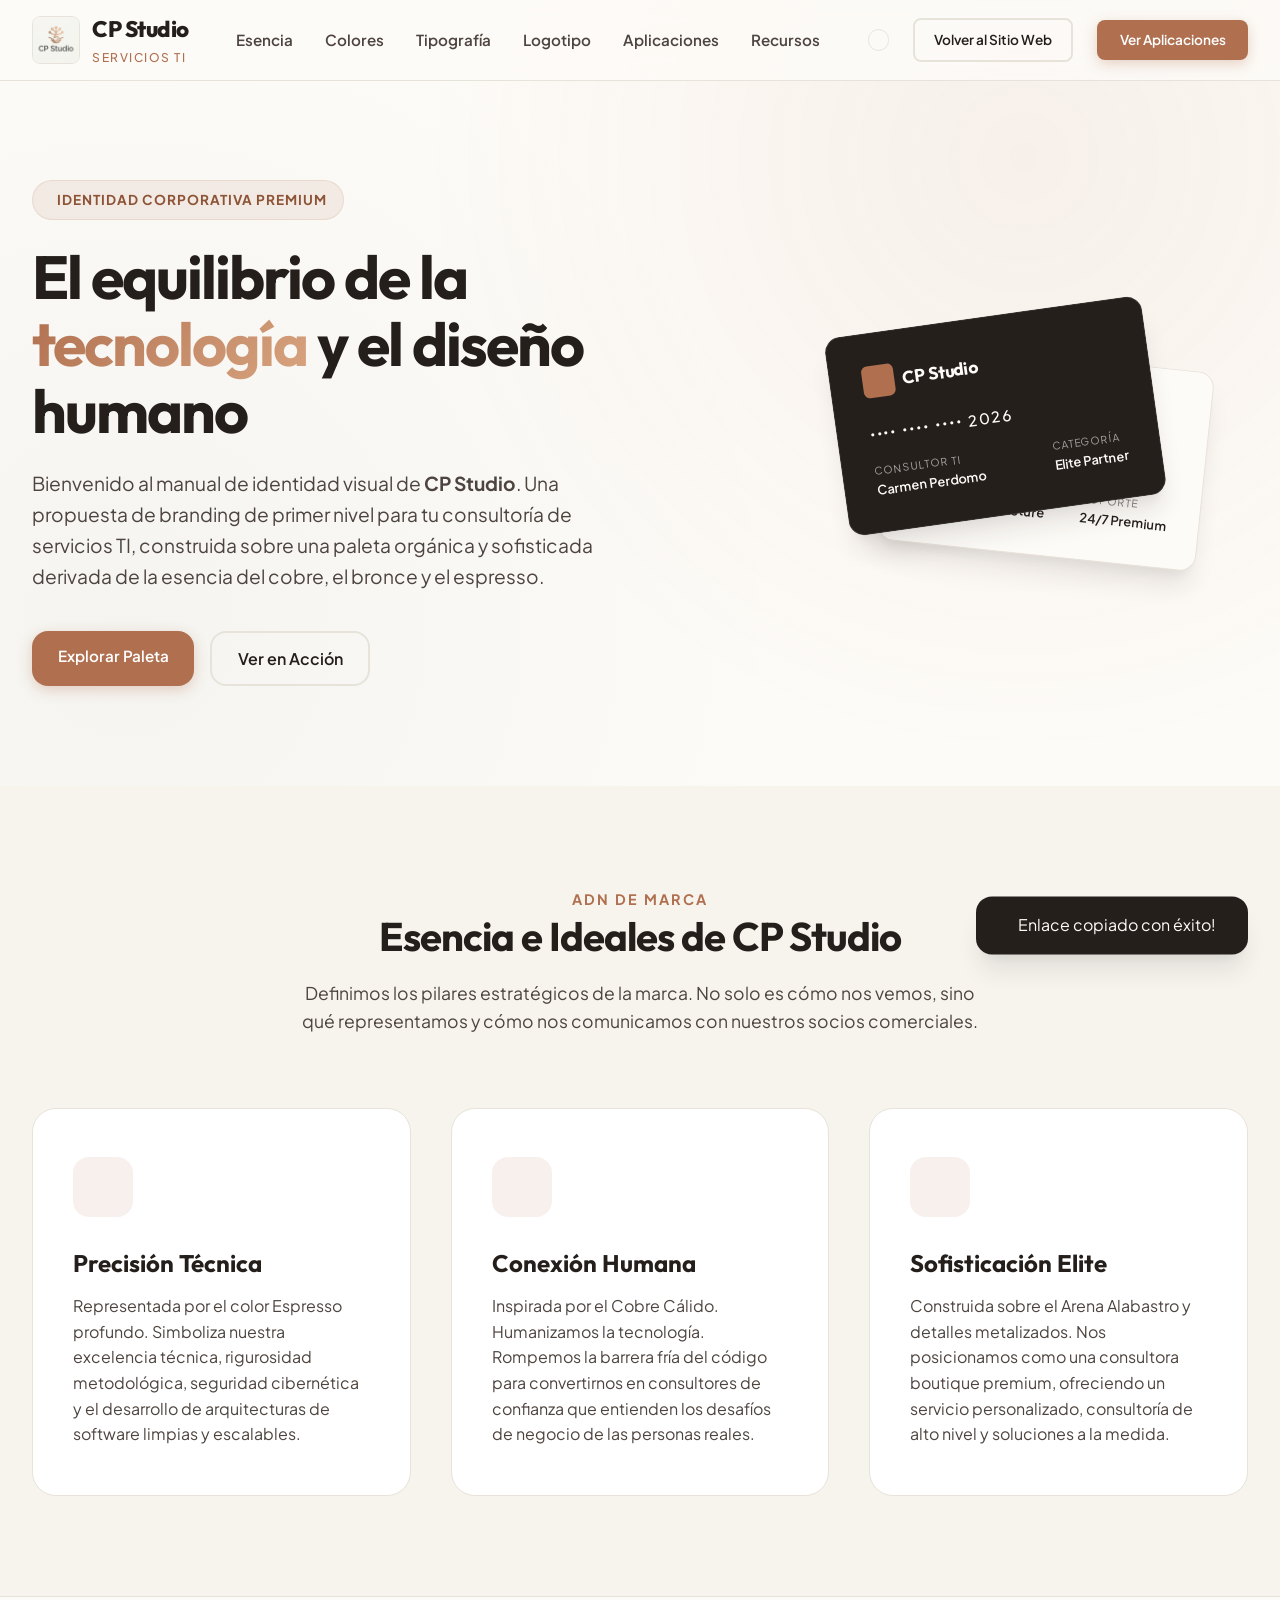
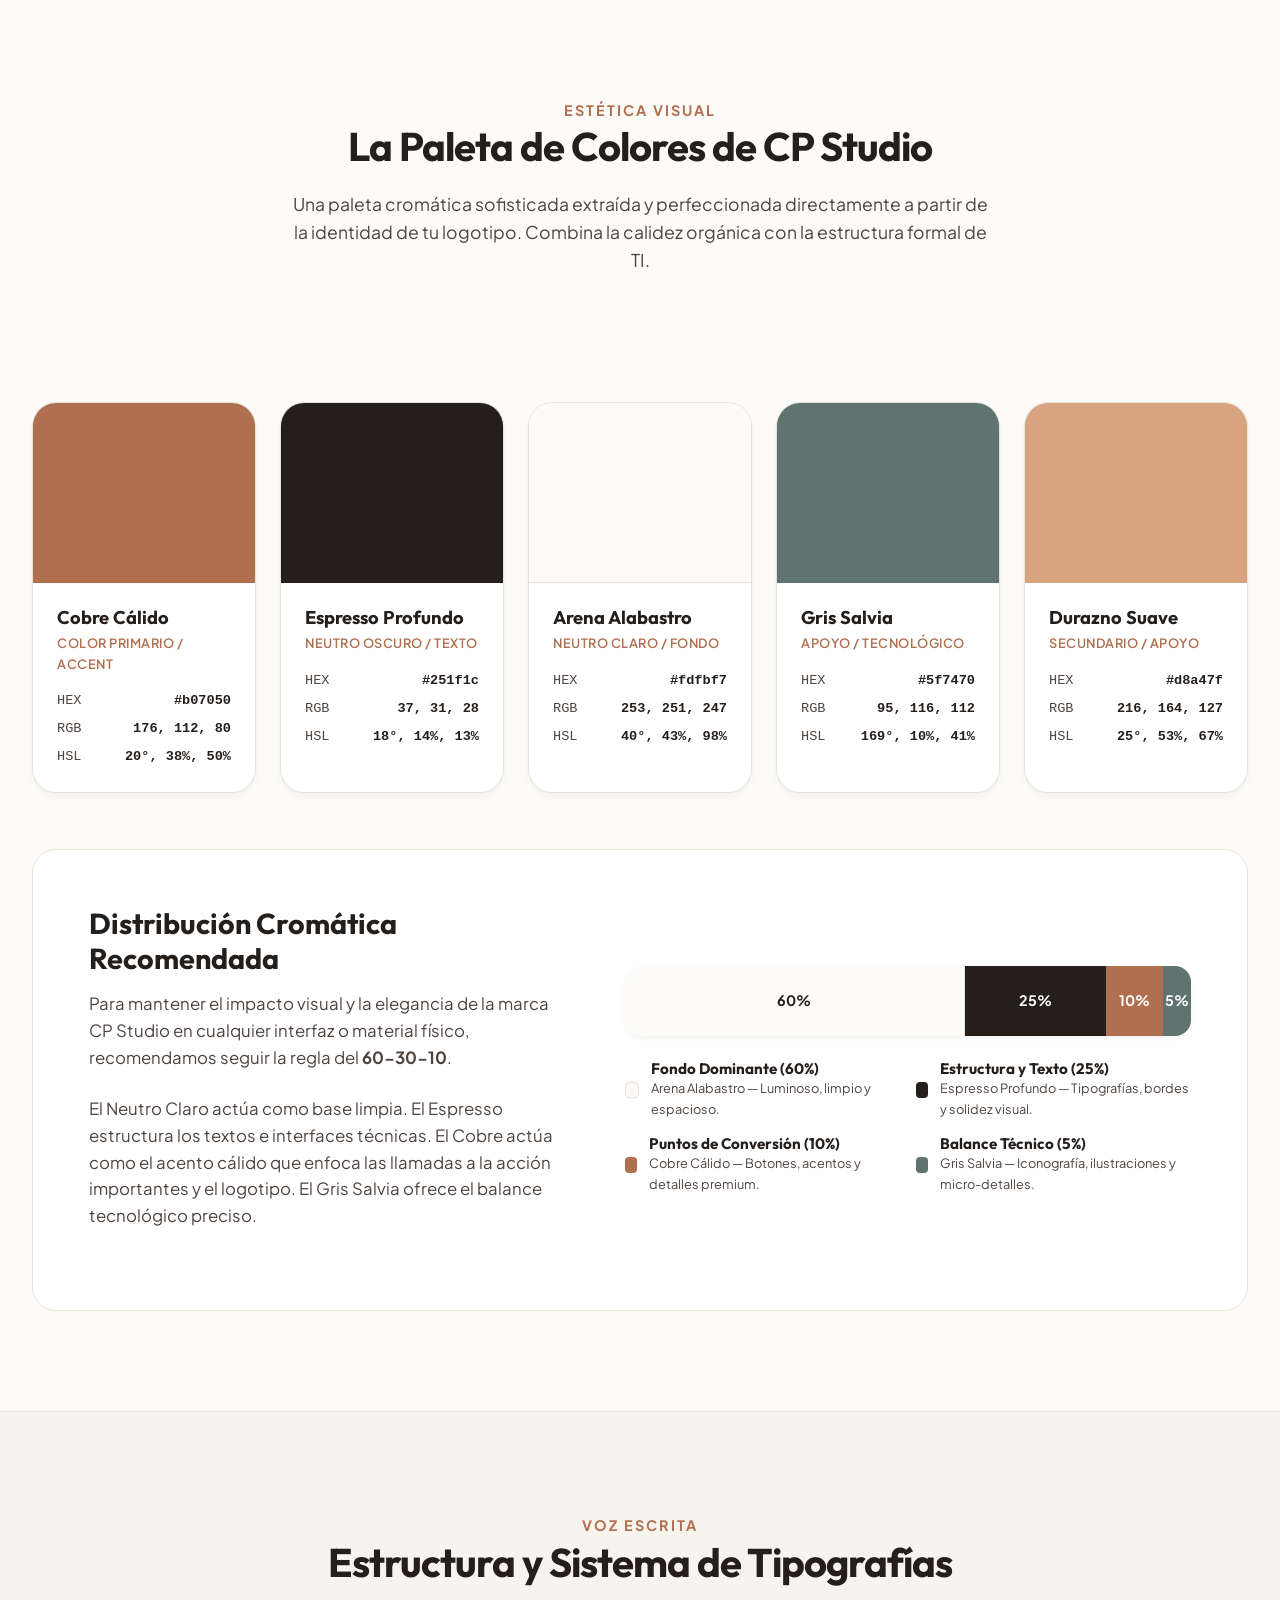
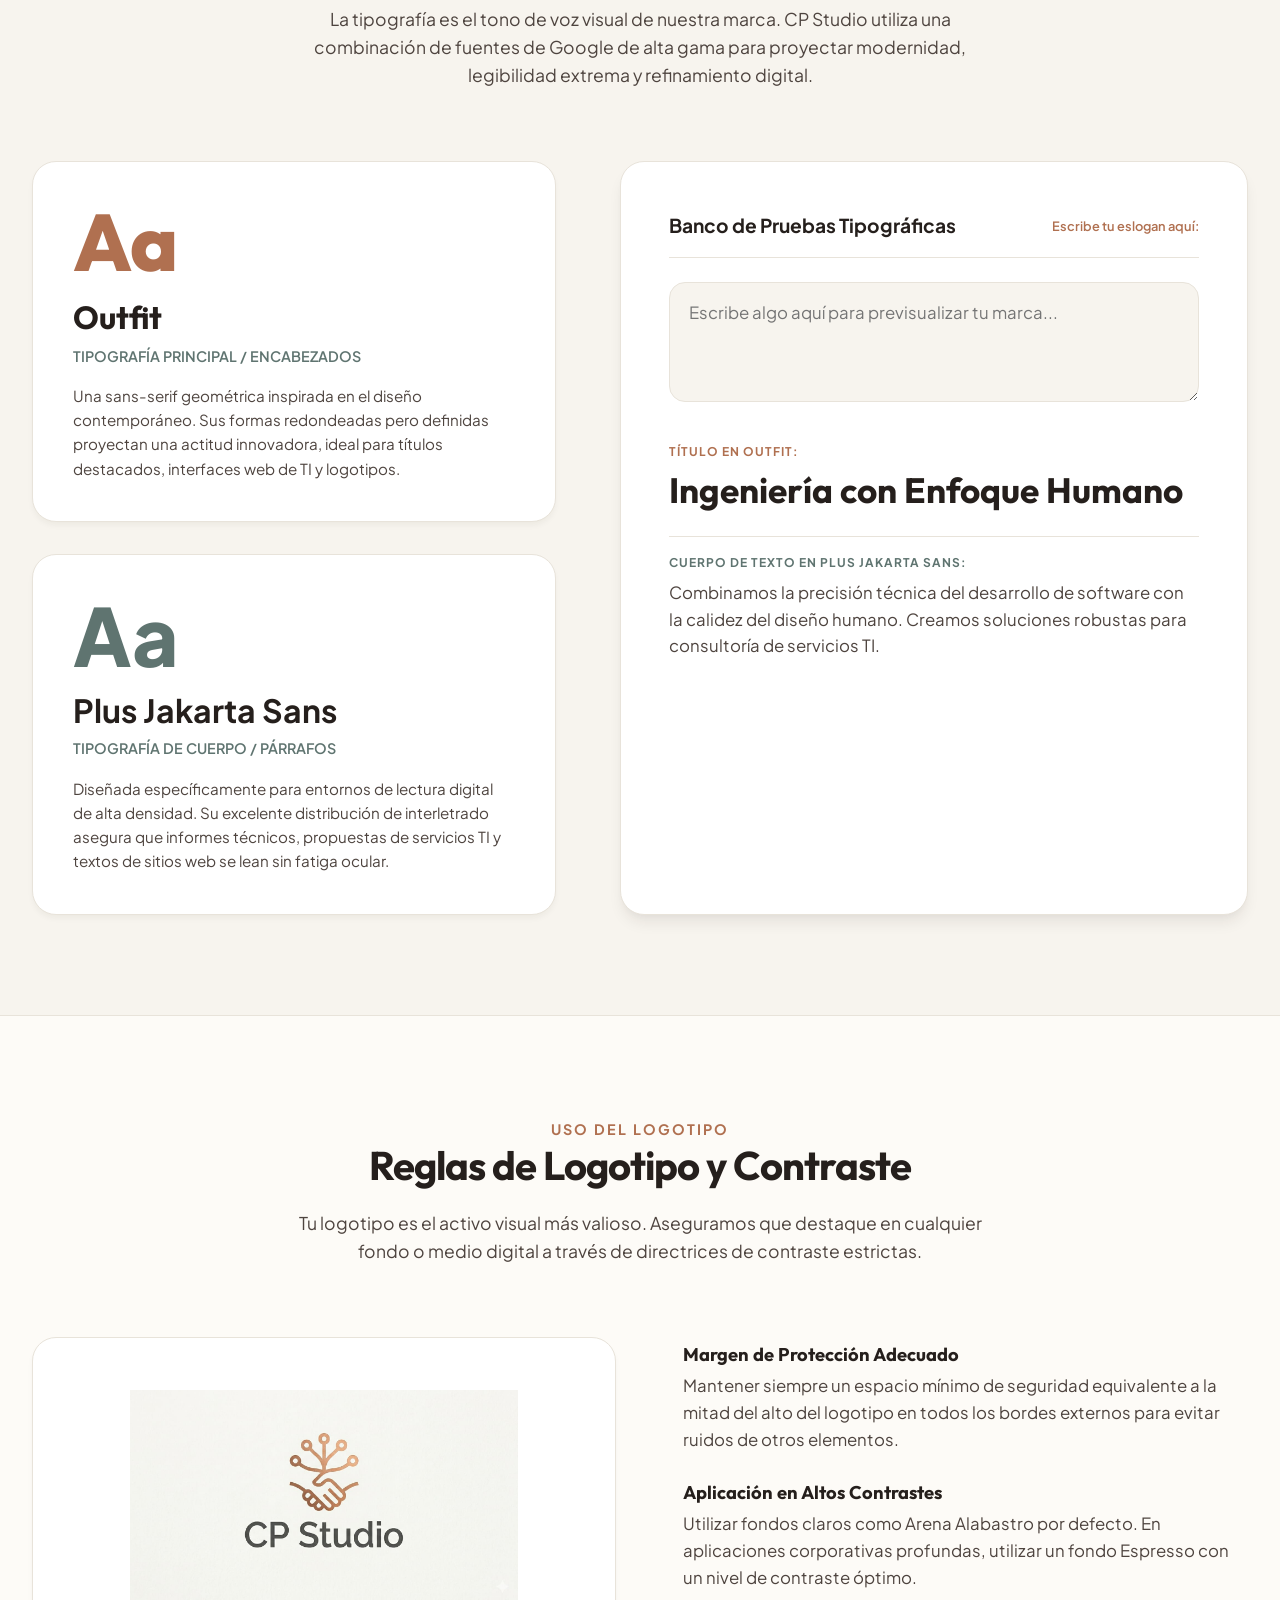
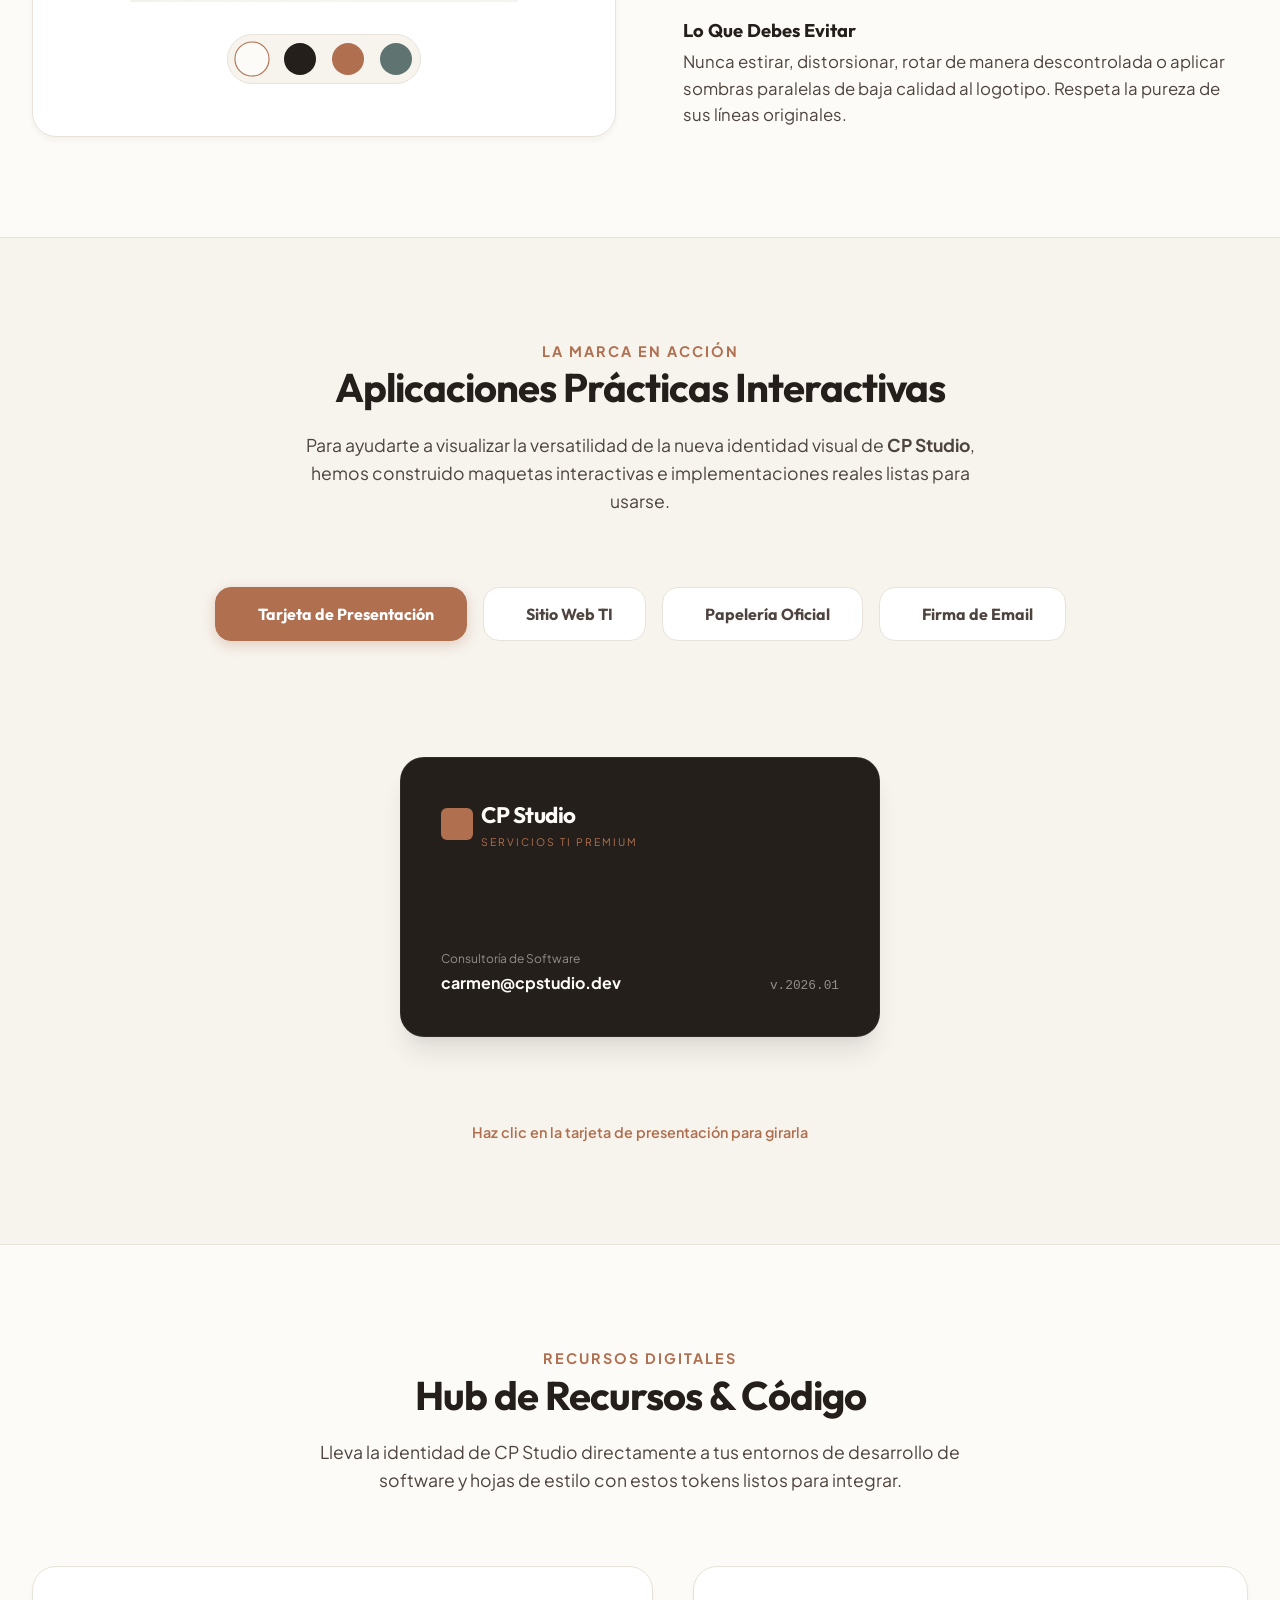
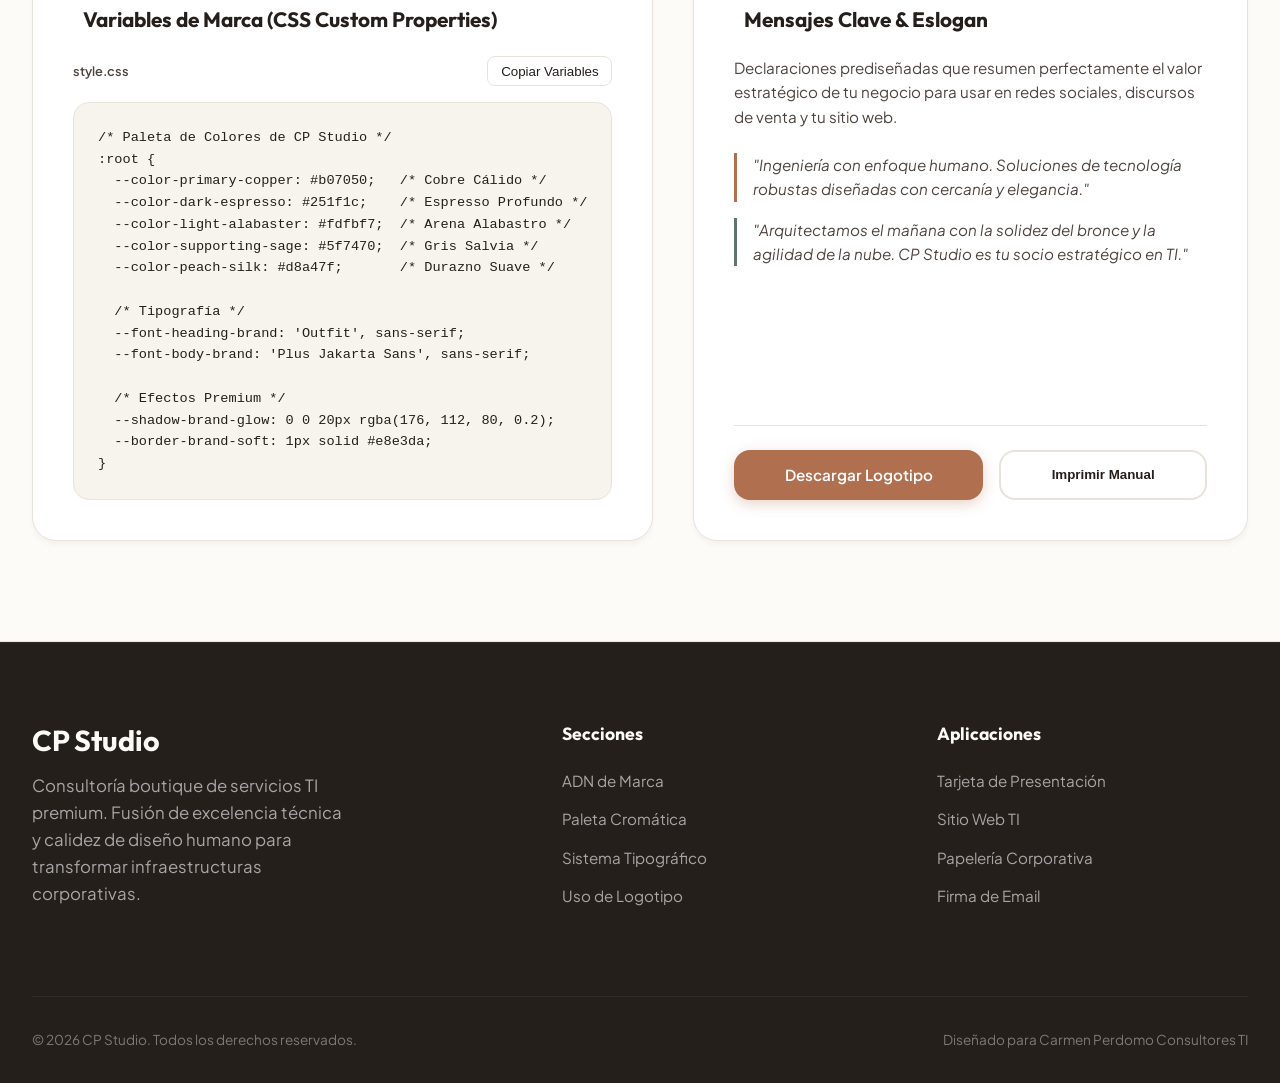
==== commit f8ec5339: "Actualiza head, fonts, favicon, Cloudflare docs y workflow" ====
--- a/brandbook.html
+++ b/brandbook.html
@@ -6,9 +6,35 @@
   <title>CP Studio — Manual de Identidad de Marca</title>
   <meta name="description" content="Manual interactivo de branding para CP Studio, consultoría de servicios de tecnología premium. Diseñado con una fusión de precisión técnica y calidez humana.">
   
+  <!-- Color & Theme -->
+  <meta name="color-scheme" content="light dark">
+  <meta name="theme-color" media="(prefers-color-scheme: light)" content="#fdfbf7">
+  <meta name="theme-color" media="(prefers-color-scheme: dark)" content="#251f1c">
+  <meta name="theme-color" content="#b07050">
+  <meta name="msapplication-TileColor" content="#b07050">
+  <meta name="apple-mobile-web-app-status-bar-style" content="black-translucent">
+
   <!-- Styling and Fonts -->
+  <link rel="preconnect" href="https://fonts.googleapis.com">
+  <link rel="preconnect" href="https://fonts.gstatic.com" crossorigin>
+  <link href="https://fonts.googleapis.com/css2?family=Outfit:wght@300;400;600;700;800&family=Plus+Jakarta+Sans:wght@300;400;600;700;800&display=swap" rel="stylesheet">
   <link rel="stylesheet" href="style.css">
   <link href="https://cdn.jsdelivr.net/npm/remixicon@4.2.0/fonts/remixicon.css" rel="stylesheet">
+  <!-- Favicon -->
+  <link rel="icon" href="favicon.ico" type="image/x-icon">
+
+  <!-- Open Graph / Social -->
+  <meta property="og:title" content="CP Studio — Manual de Identidad de Marca">
+  <meta property="og:description" content="Manual interactivo de branding para CP Studio: paleta, tipografías y usos del logotipo.">
+  <meta property="og:image" content="logo.jpeg">
+  <meta property="og:type" content="website">
+  <meta property="og:url" content="/brandbook.html">
+
+  <meta name="twitter:card" content="summary_large_image">
+  <meta name="twitter:site" content="@CPStudio">
+  <meta name="twitter:title" content="CP Studio — Manual de Identidad de Marca">
+  <meta name="twitter:description" content="Manual interactivo de branding para CP Studio: paleta, tipografías y usos del logotipo.">
+  <meta name="twitter:image" content="logo.jpeg">
 </head>
 <body>
 
--- a/style.css
+++ b/style.css
@@ -1,5 +1,5 @@
 /* style.css - System Design & Core Tokens for CP Studio Branding */
-@import url('https://fonts.googleapis.com/css2?family=Outfit:wght@300;400;500;600;700;800&family=Plus+Jakarta+Sans:ital,wght@0,300;0,400;0,500;0,600;0,700;1,400&display=swap');
+/* Fonts are loaded in the document <head> for better control and preconnect performance. */
 
 :root {
   /* Color Palette - Derived from logo analysis & refined for elite IT brand */
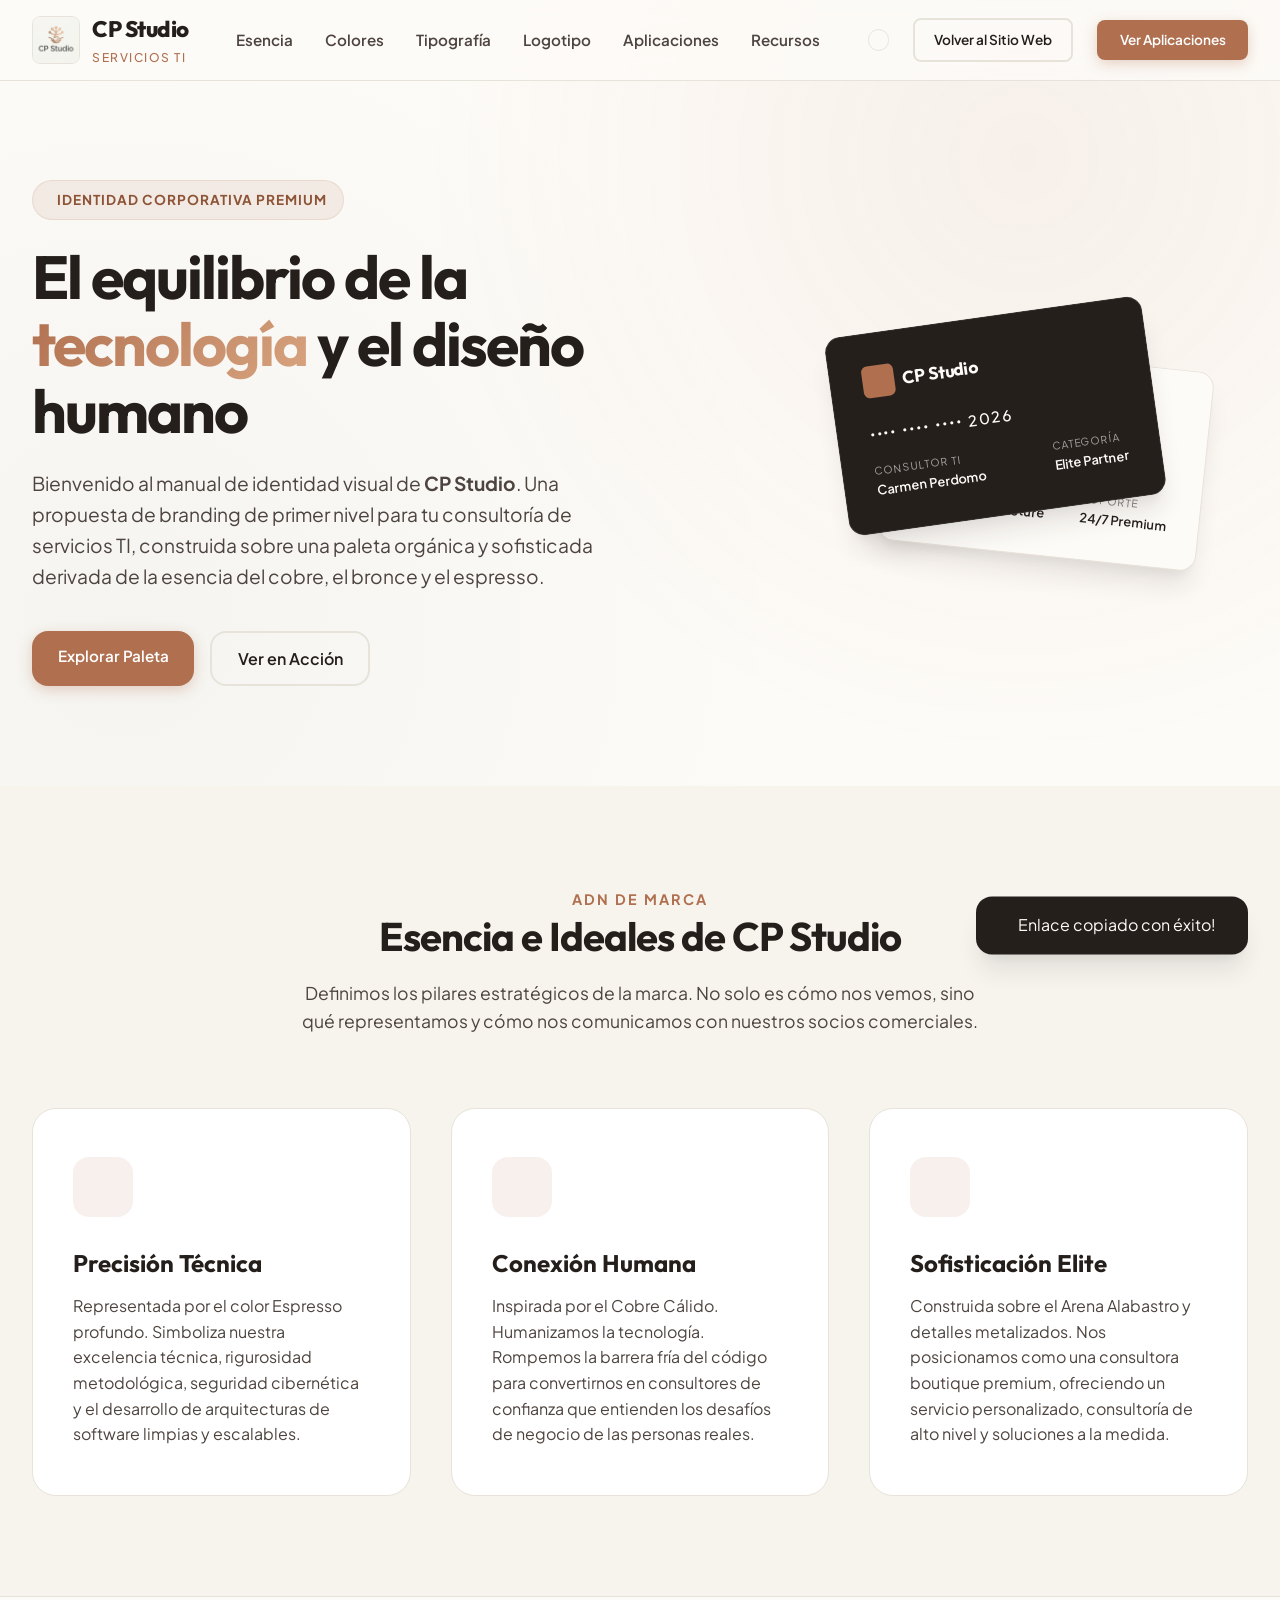
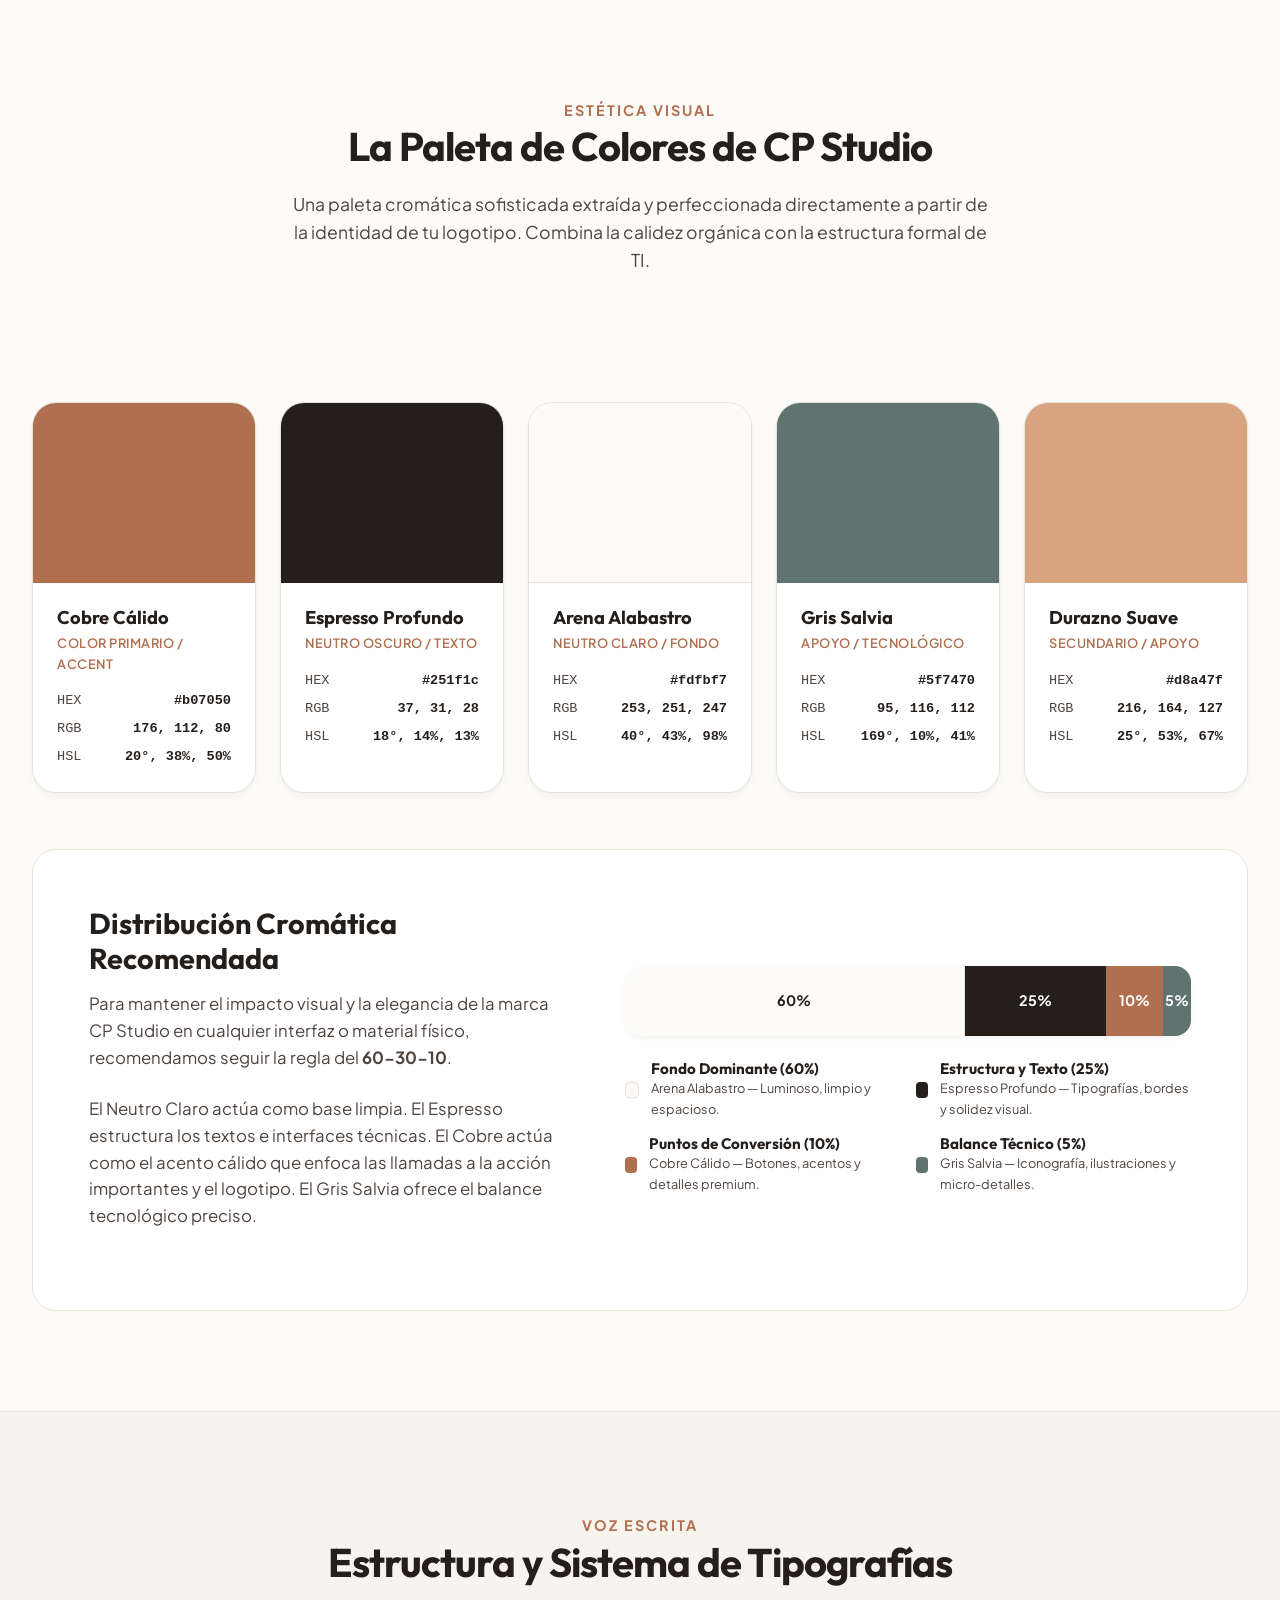
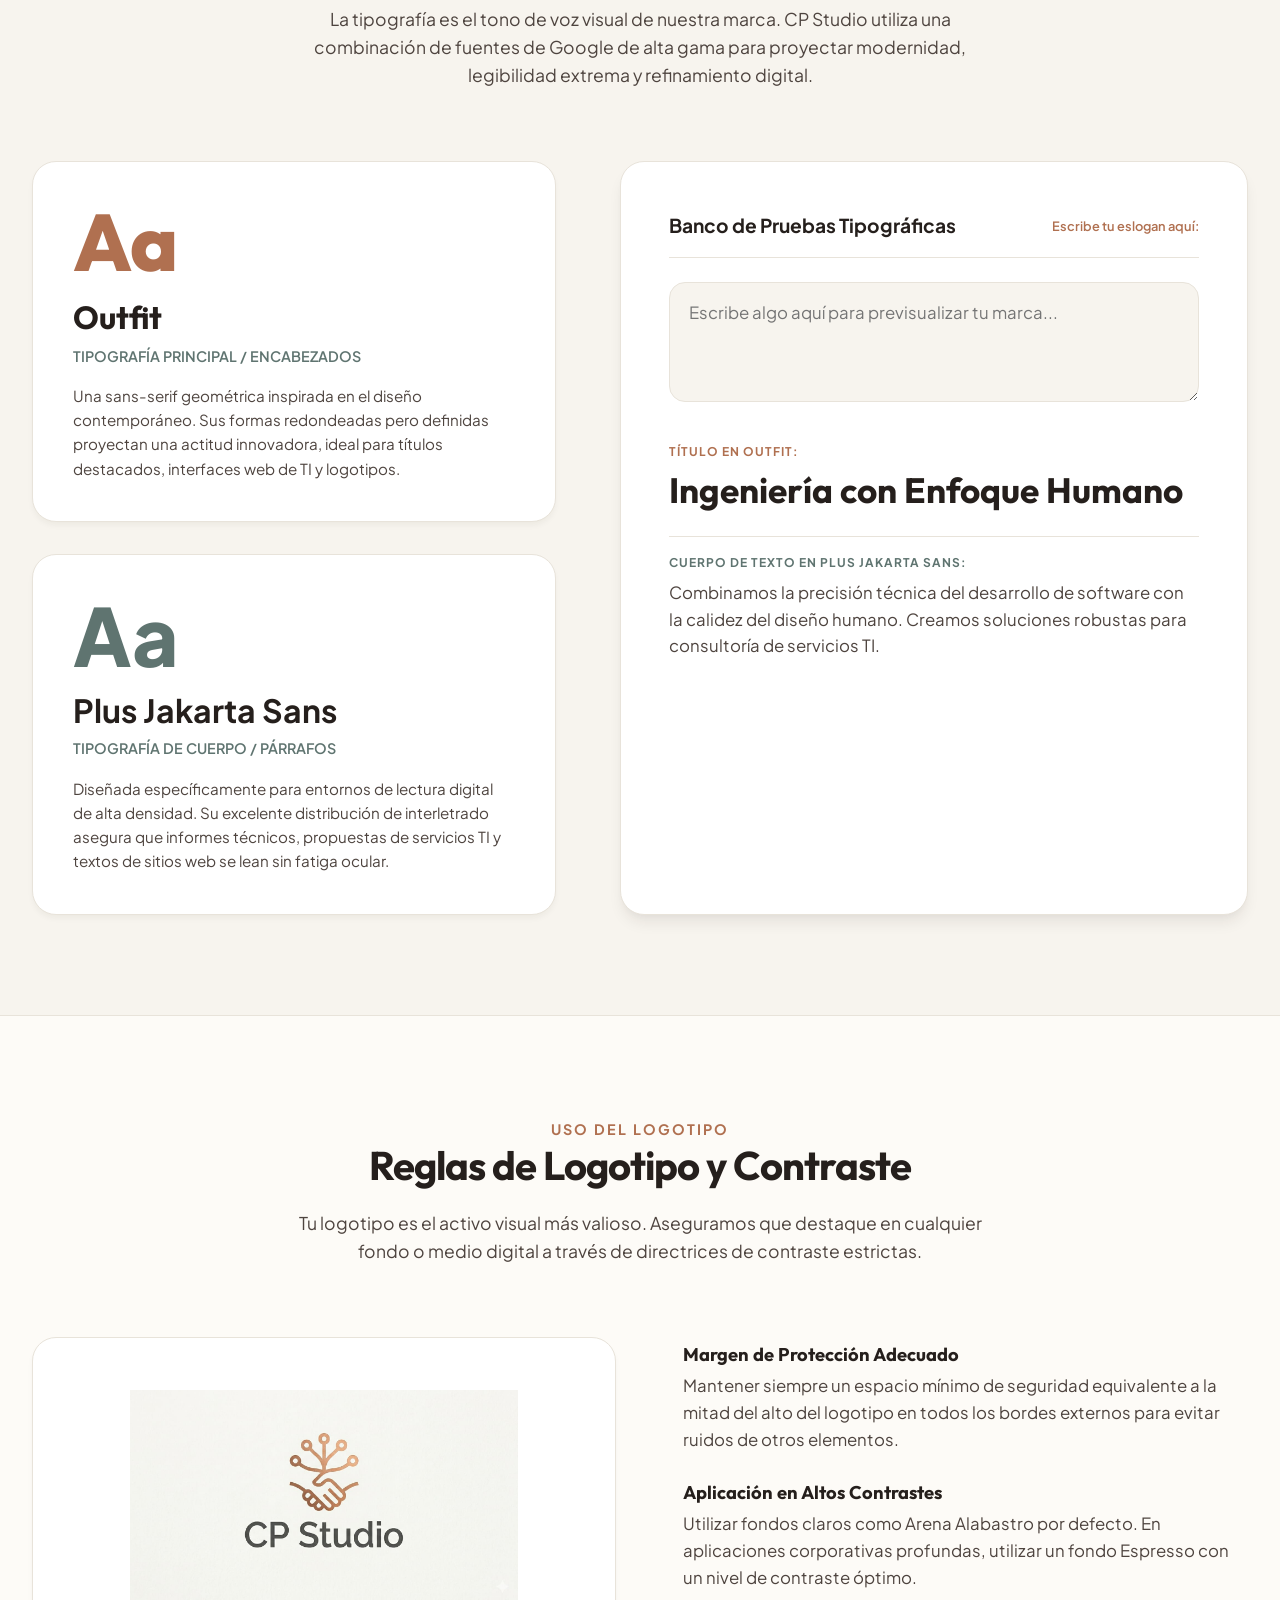
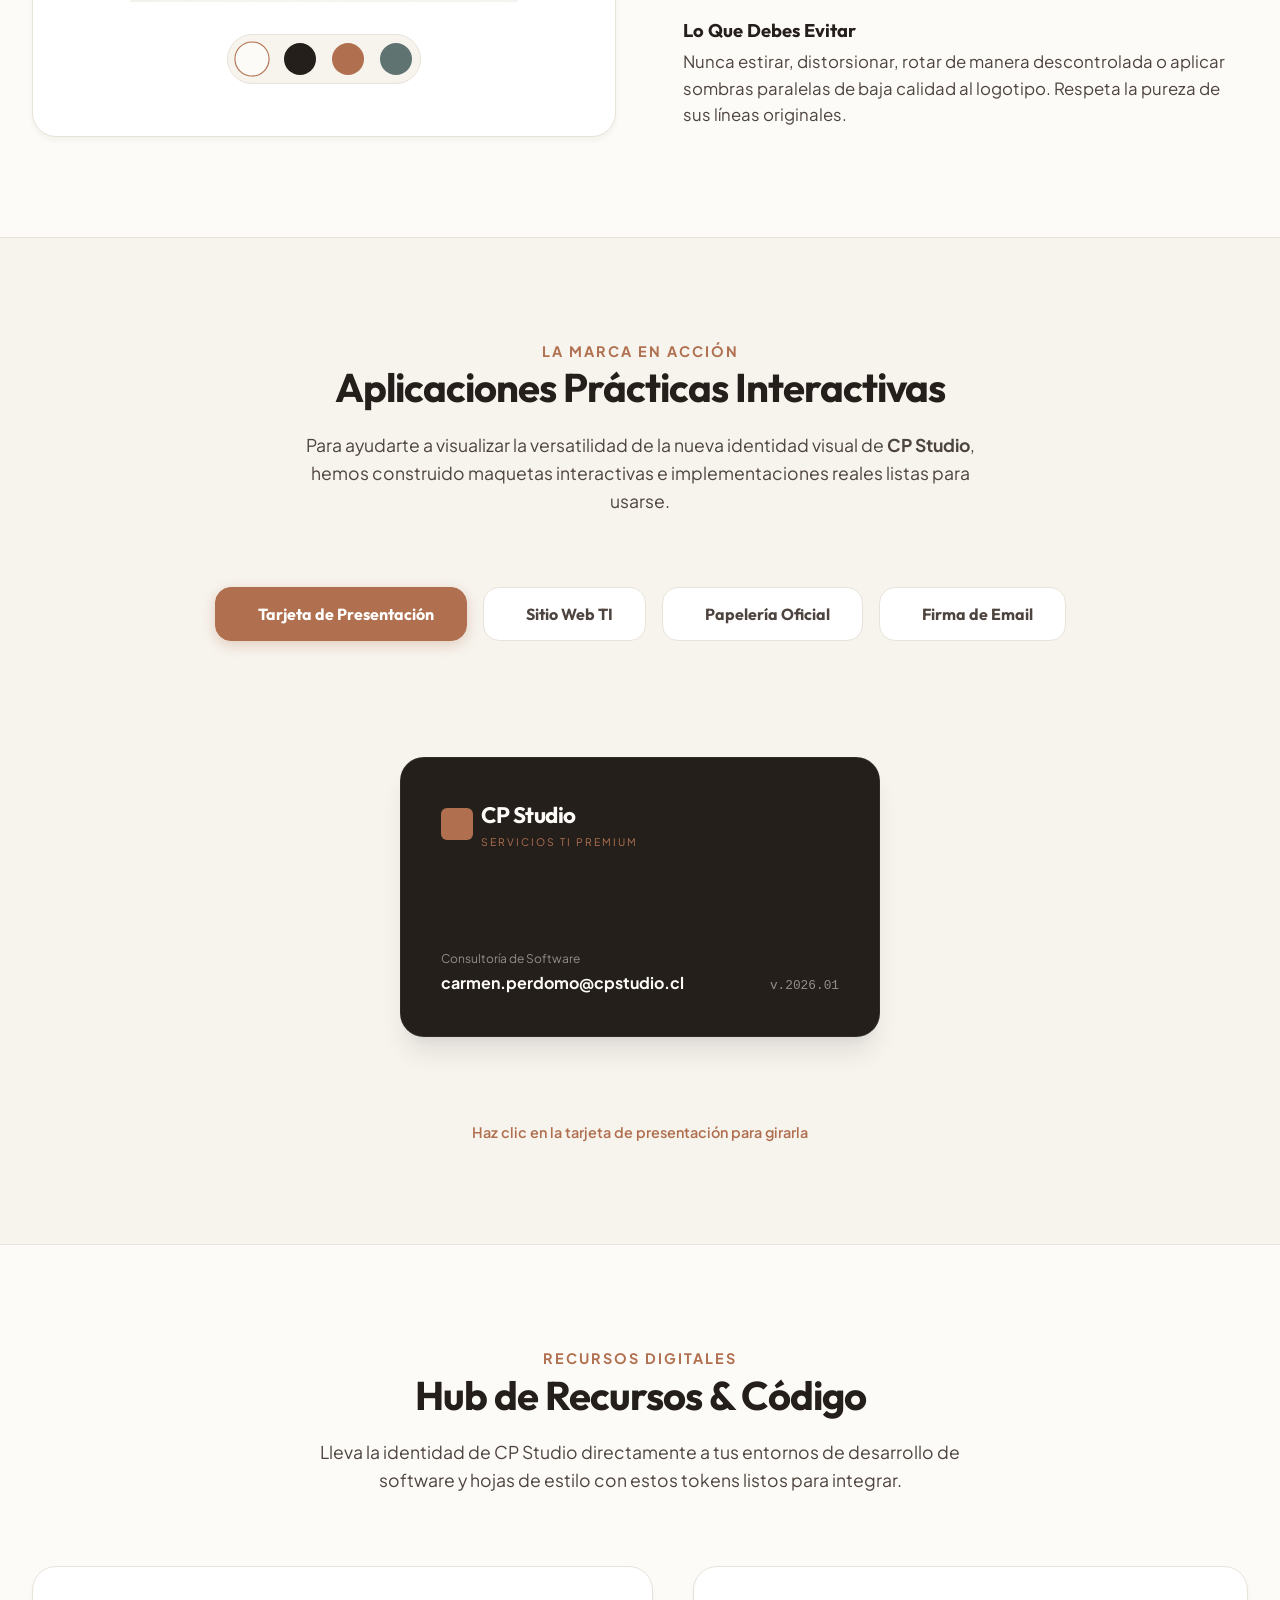
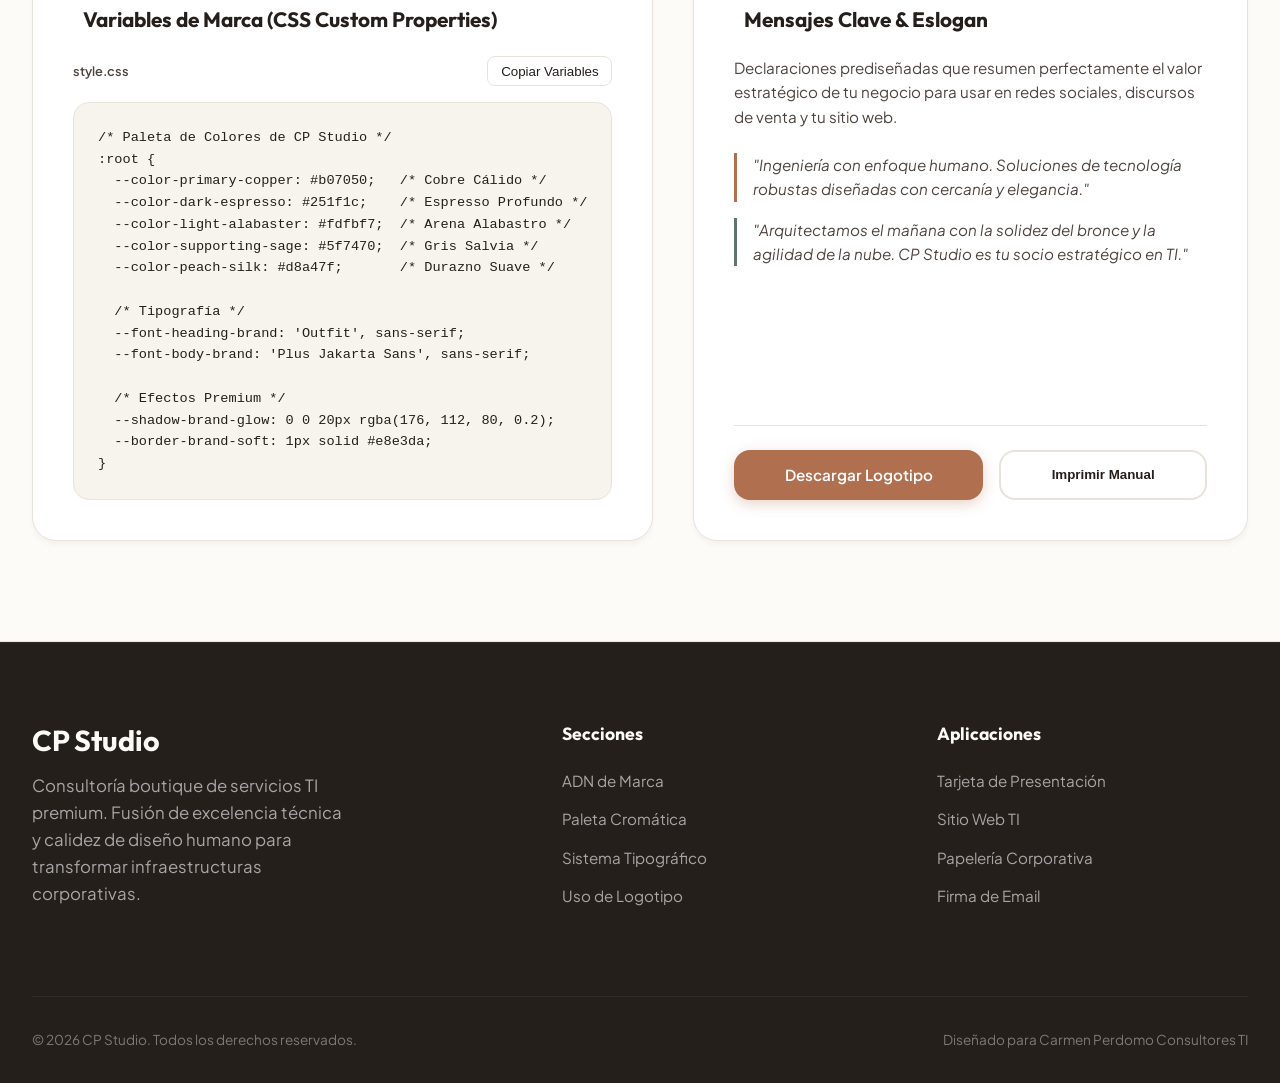
==== commit 9c02a03a: "Actualizar datos de contacto" ====
--- a/brandbook.html
+++ b/brandbook.html
@@ -485,7 +485,7 @@
               <div style="display: flex; justify-content: space-between; align-items: flex-end;">
                 <div>
                   <div style="font-size: 0.75rem; opacity: 0.5; margin-bottom: 2px;">Consultoría de Software</div>
-                  <div style="font-weight: 700; font-size: 1rem;">carmen@cpstudio.dev</div>
+                  <div style="font-weight: 700; font-size: 1rem;">carmen.perdomo@cpstudio.cl</div>
                 </div>
                 <div style="font-size: 0.8rem; font-family: monospace; opacity: 0.5;">v.2026.01</div>
               </div>
@@ -501,10 +501,9 @@
                 </div>
                 <div class="biz-info-side">
                   <ul class="biz-contact-list">
-                    <li class="biz-contact-item"><i class="ri-phone-fill"></i> +56 9 8765 4321</li>
-                    <li class="biz-contact-item"><i class="ri-mail-fill"></i> carmen@cpstudio.dev</li>
+                    <li class="biz-contact-item"><i class="ri-mail-fill"></i> carmen.perdomo@cpstudio.cl</li>
                     <li class="biz-contact-item"><i class="ri-global-fill"></i> www.cpstudio.dev</li>
-                    <li class="biz-contact-item"><i class="ri-map-pin-fill"></i> Santiago, Chile</li>
+                    <li class="biz-contact-item"><i class="ri-map-pin-fill"></i> San Pedro de la Paz, Concepción, Chile</li>
                   </ul>
                 </div>
               </div>
@@ -600,9 +599,9 @@
               </div>
               <div style="text-align: right; font-size: 0.75rem; color: #4e443f;">
                 <div>CP Studio Consultores SpA</div>
-                <div>Avenida Providencia 1200</div>
-                <div>Santiago, Chile</div>
-                <div>contacto@cpstudio.dev</div>
+                <div>San Pedro de la Paz</div>
+                <div>Concepción, Chile</div>
+                <div>carmen.perdomo@cpstudio.cl</div>
               </div>
             </div>
             
@@ -631,7 +630,6 @@
             
             <div class="letterhead-footer">
               <div>www.cpstudio.dev</div>
-              <div>+56 9 8765 4321</div>
               <div>Página 1 de 1</div>
             </div>
           </div>
@@ -658,12 +656,8 @@
                   <div class="sig-title">Fundadora &amp; Consultora TI Principal</div>
                   
                   <div class="sig-contact">
-                    <span style="color: #b07050; font-weight: bold; width: 15px; display: inline-block;">M</span>
-                    <a href="tel:+56987654321">+56 9 8765 4321</a>
-                  </div>
-                  <div class="sig-contact">
                     <span style="color: #b07050; font-weight: bold; width: 15px; display: inline-block;">E</span>
-                    <a href="mailto:carmen@cpstudio.dev">carmen@cpstudio.dev</a>
+                    <a href="mailto:carmen.perdomo@cpstudio.cl">carmen.perdomo@cpstudio.cl</a>
                   </div>
                   <div class="sig-contact">
                     <span style="color: #b07050; font-weight: bold; width: 15px; display: inline-block;">W</span>
